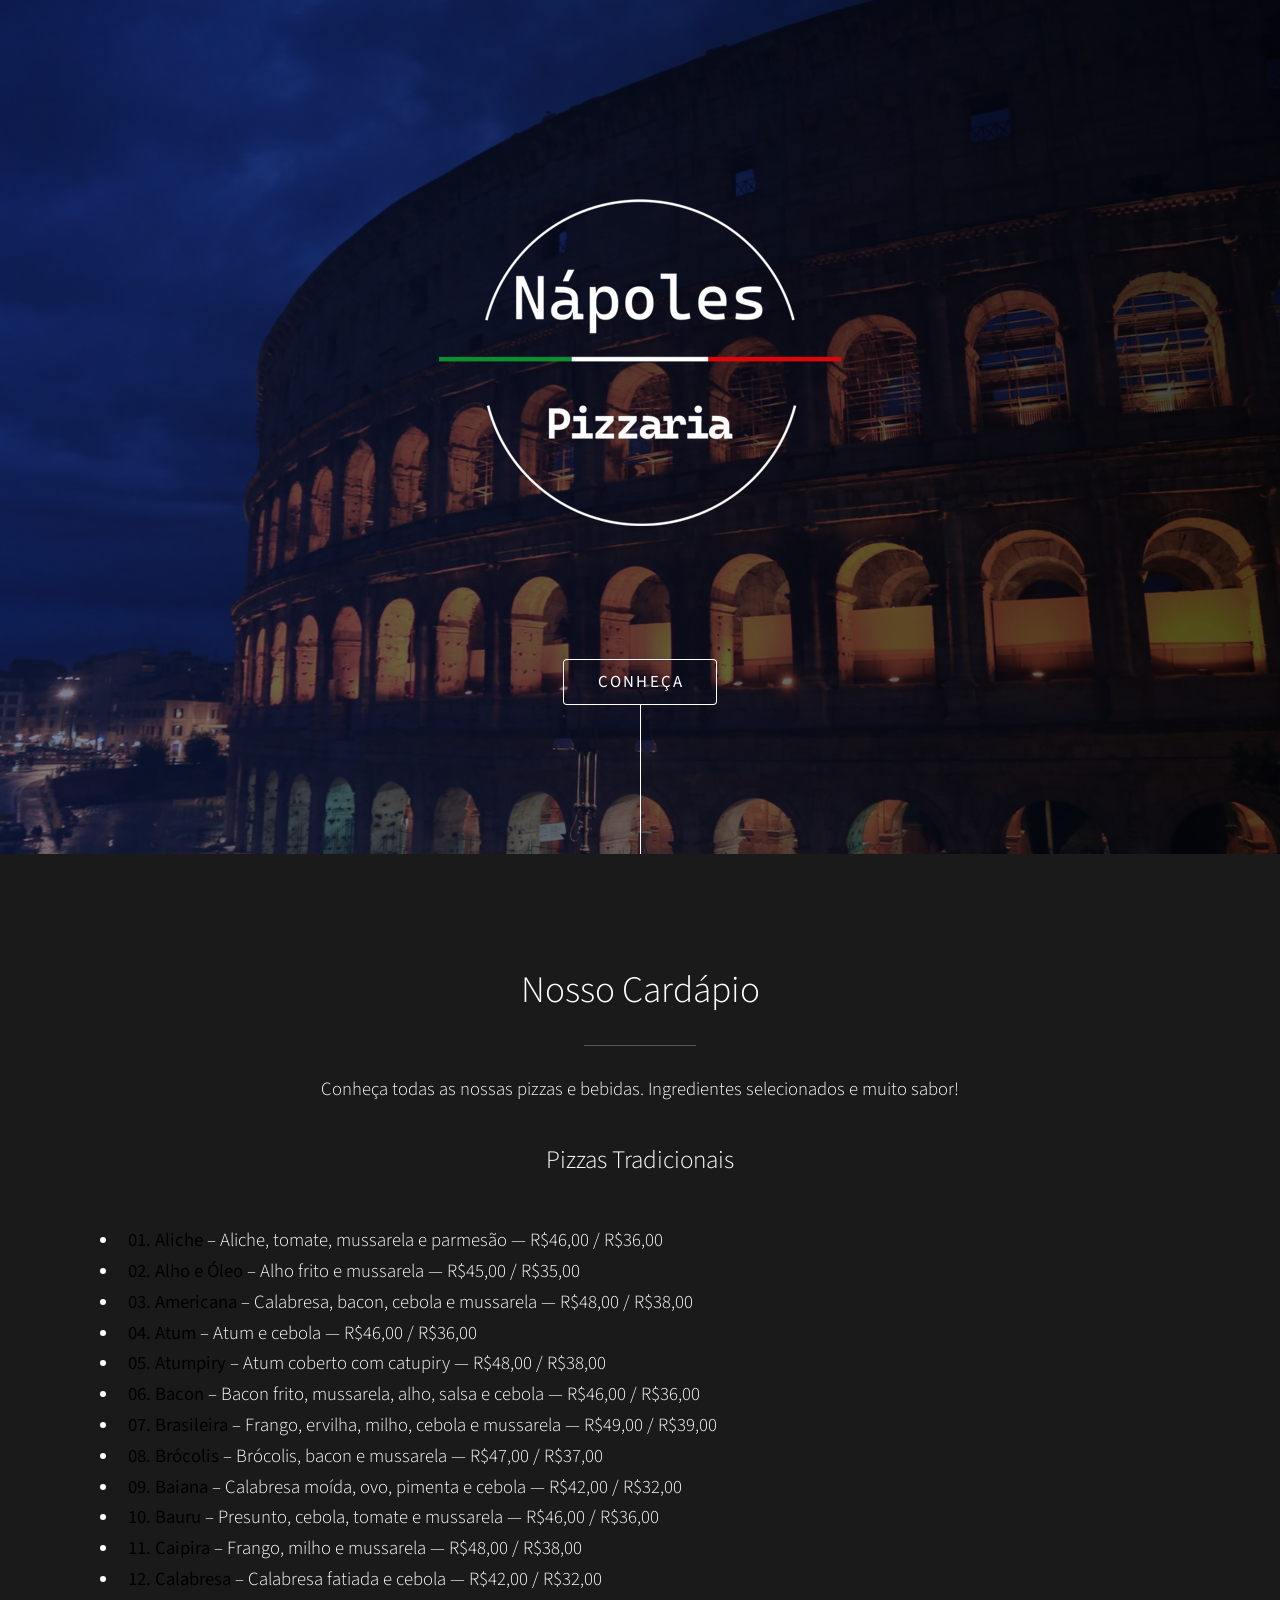
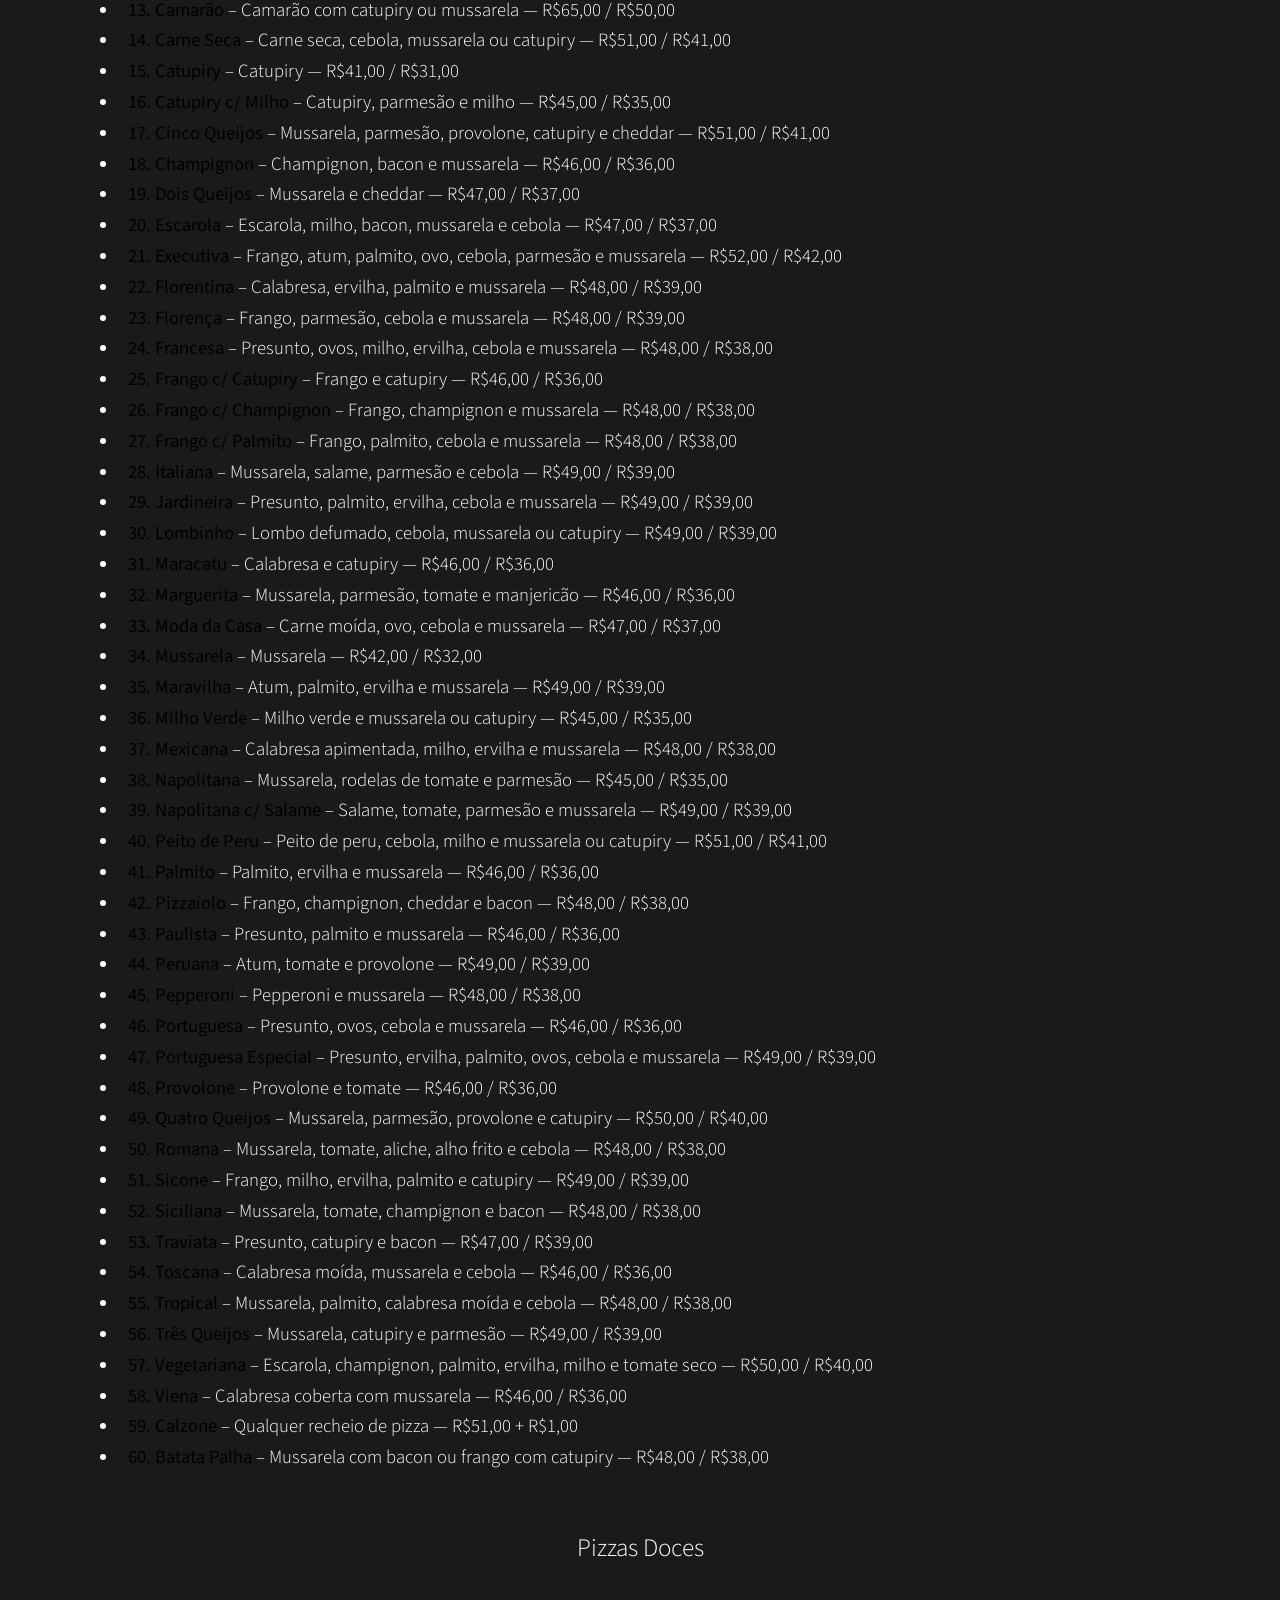
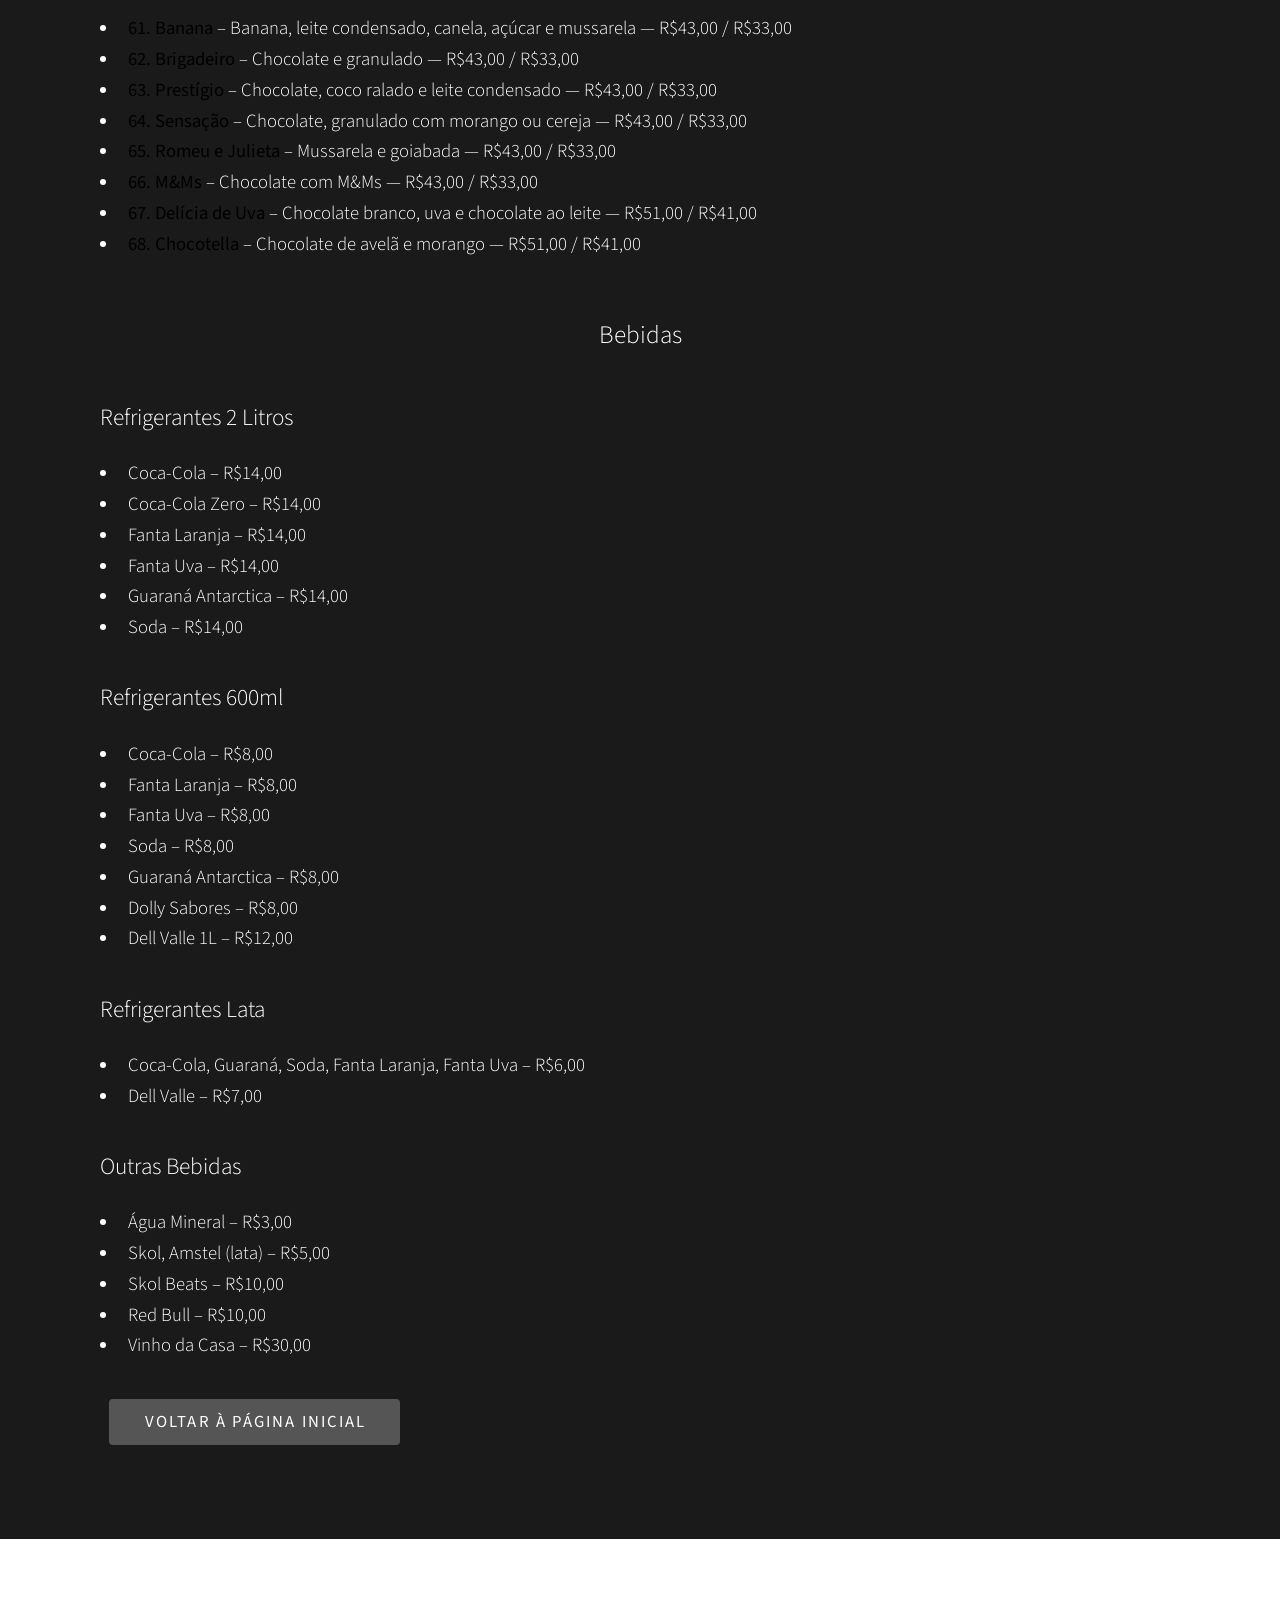
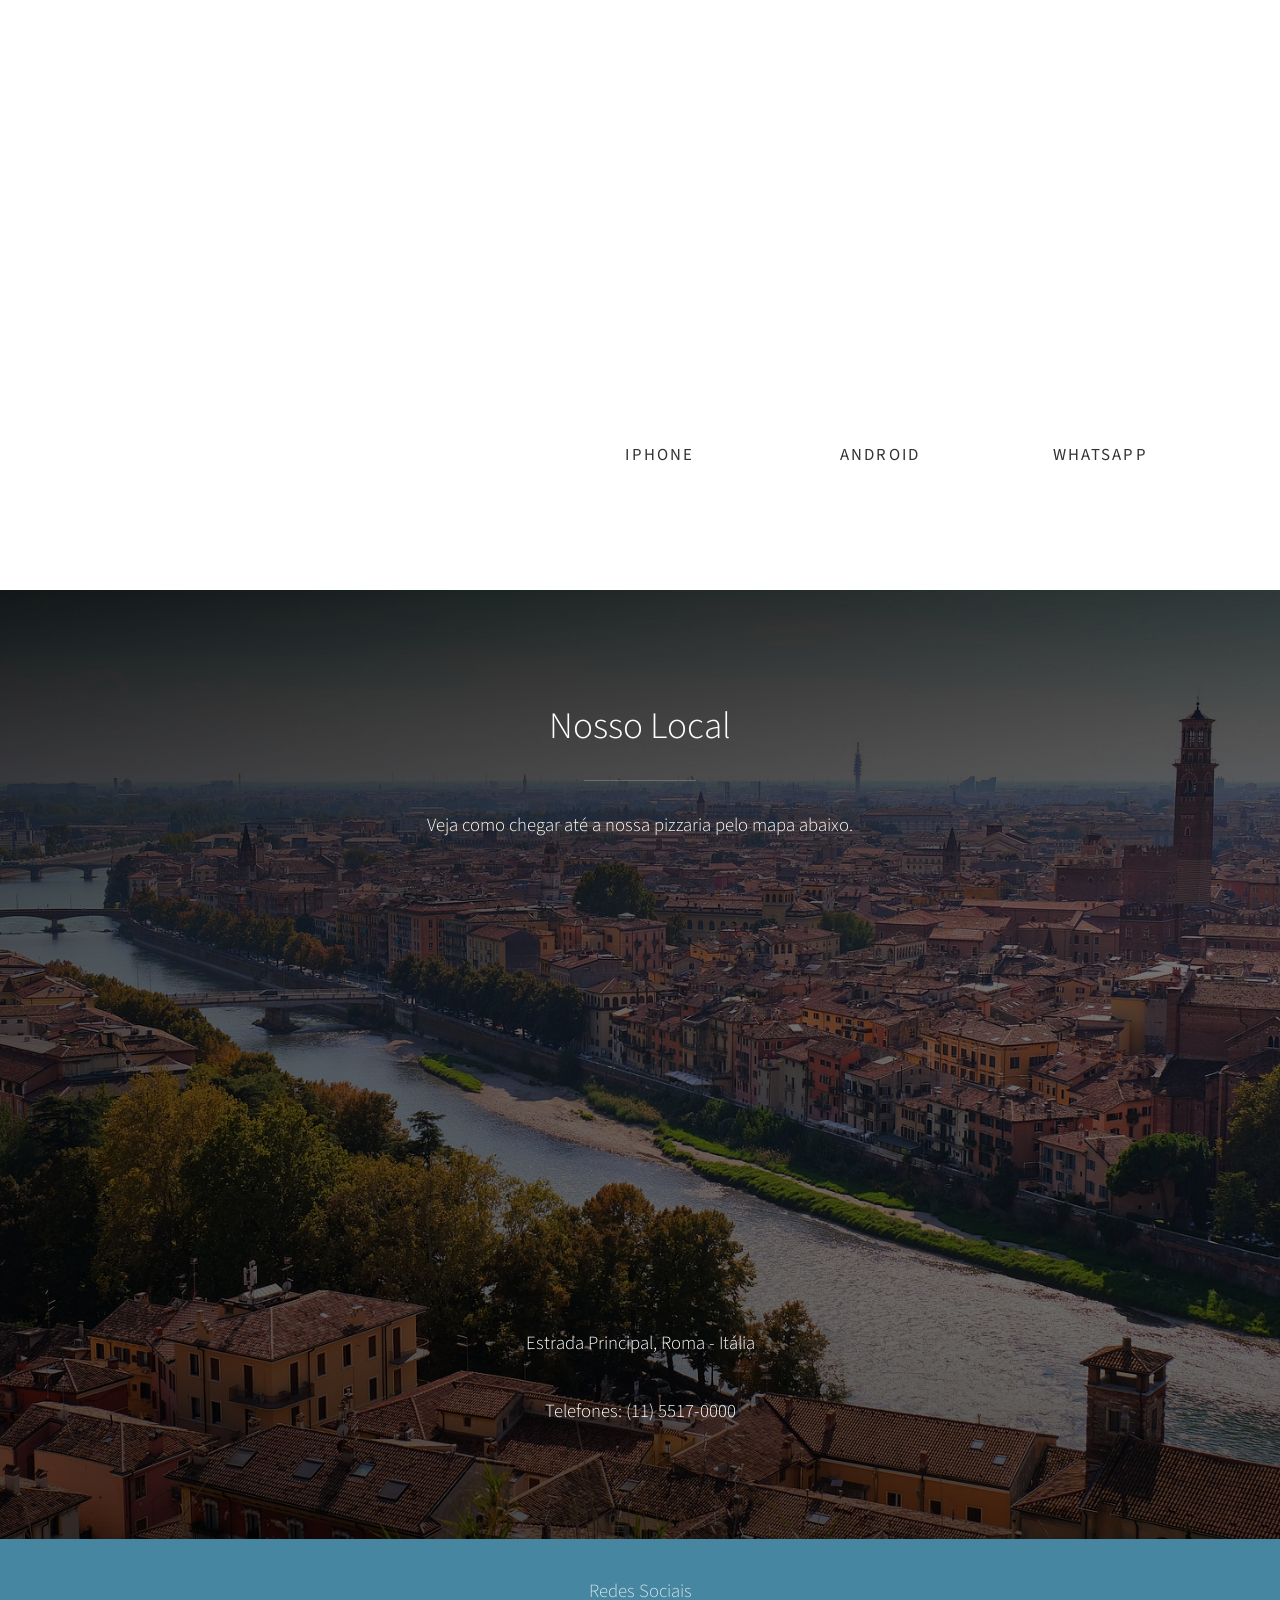
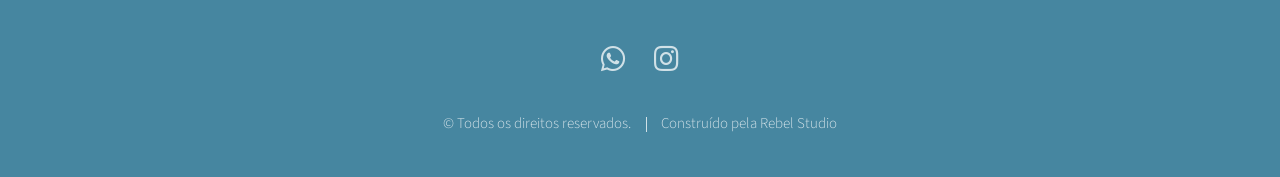
==== Menu.html @ e0da1e90 "update inicial Clone do repositório Pizzaria Napoles" ====
<!DOCTYPE HTML>
<!--
	Rebel Design
-->
<html>
	<head>
		<title>Menu Nápoles</title>
		<meta charset="utf-8" />
		<meta name="viewport" content="width=device-width, initial-scale=1, user-scalable=no" />
		<link rel="stylesheet" href="assets/css/main.css" />
		<noscript><link rel="stylesheet" href="assets/css/noscript.css" /></noscript>
	</head>
	<body class="is-preload">

		<!-- Header -->
			<section id="header">
				<div class="inner">
					

					<h1>
						<a href="index.html"><img src="images/Logo 2025 Pizzaria Nápoles Branco V2.png" alt="Sicone" class="logo"></a>
					</h1>

					

					<ul class="actions special">
						<li><a href="#one" class="button scrolly">Conheça</a></li>
					</ul>
				</div>
			</section>

		<!-- One imagem 1 -->
		 <!--
			<section id="one" class="main style1">
				<div class="container">
					<div class="row gtr-150">
						<div class="col-6 col-12-medium">
							<header class="major">
								<h2> O verdadeiro sabor italiano pertinho de você!</h2>
							</header>
							<p>Tradição que nos une há quase 20 anos!</p>
							<p>Venha conhecer a pizzaria mais tradicional da região!</p>
						</div>
						<div class="col-6 col-12-medium imp-medium">
							<span class="image fit"><img src="assets/css/images/appv6_2.png" alt="" /></span>
						</div>
					</div>
				</div>
			</section>

		-->

		<!-- Three -->
			<!-- Cardápio -->
<section id="three" class="main style9 special">
  <div class="container">
    <header class="major">
      <h2>Nosso Cardápio</h2>
    </header>
    <p>Conheça todas as nossas pizzas e bebidas. Ingredientes selecionados e muito sabor!</p>

    <!-- Pizzas Tradicionais -->
    <h3>Pizzas Tradicionais</h3>
    <div class="cardapio">
      <ul>
        <li><strong>01. Aliche</strong> – Aliche, tomate, mussarela e parmesão — R$46,00 / R$36,00</li>
        <li><strong>02. Alho e Óleo</strong> – Alho frito e mussarela — R$45,00 / R$35,00</li>
        <li><strong>03. Americana</strong> – Calabresa, bacon, cebola e mussarela — R$48,00 / R$38,00</li>
        <li><strong>04. Atum</strong> – Atum e cebola — R$46,00 / R$36,00</li>
        <li><strong>05. Atumpiry</strong> – Atum coberto com catupiry — R$48,00 / R$38,00</li>
        <li><strong>06. Bacon</strong> – Bacon frito, mussarela, alho, salsa e cebola — R$46,00 / R$36,00</li>
        <li><strong>07. Brasileira</strong> – Frango, ervilha, milho, cebola e mussarela — R$49,00 / R$39,00</li>
        <li><strong>08. Brócolis</strong> – Brócolis, bacon e mussarela — R$47,00 / R$37,00</li>
        <li><strong>09. Baiana</strong> – Calabresa moída, ovo, pimenta e cebola — R$42,00 / R$32,00</li>
        <li><strong>10. Bauru</strong> – Presunto, cebola, tomate e mussarela — R$46,00 / R$36,00</li>
        <li><strong>11. Caipira</strong> – Frango, milho e mussarela — R$48,00 / R$38,00</li>
        <li><strong>12. Calabresa</strong> – Calabresa fatiada e cebola — R$42,00 / R$32,00</li>
        <li><strong>13. Camarão</strong> – Camarão com catupiry ou mussarela — R$65,00 / R$50,00</li>
        <li><strong>14. Carne Seca</strong> – Carne seca, cebola, mussarela ou catupiry — R$51,00 / R$41,00</li>
		<li><strong>15. Catupiry</strong> – Catupiry — R$41,00 / R$31,00</li>
		<li><strong>16. Catupiry c/ Milho</strong> – Catupiry, parmesão e milho — R$45,00 / R$35,00</li>
		<li><strong>17. Cinco Queijos</strong> – Mussarela, parmesão, provolone, catupiry e cheddar — R$51,00 / R$41,00</li>
		<li><strong>18. Champignon</strong> – Champignon, bacon e mussarela — R$46,00 / R$36,00</li>
		<li><strong>19. Dois Queijos</strong> – Mussarela e cheddar — R$47,00 / R$37,00</li>
		<li><strong>20. Escarola</strong> – Escarola, milho, bacon, mussarela e cebola — R$47,00 / R$37,00</li>
		<li><strong>21. Executiva</strong> – Frango, atum, palmito, ovo, cebola, parmesão e mussarela — R$52,00 / R$42,00</li>
		<li><strong>22. Florentina</strong> – Calabresa, ervilha, palmito e mussarela — R$48,00 / R$39,00</li>
		<li><strong>23. Florença</strong> – Frango, parmesão, cebola e mussarela — R$48,00 / R$39,00</li>
		<li><strong>24. Francesa</strong> – Presunto, ovos, milho, ervilha, cebola e mussarela — R$48,00 / R$38,00</li>
		<li><strong>25. Frango c/ Catupiry</strong> – Frango e catupiry — R$46,00 / R$36,00</li>
		<li><strong>26. Frango c/ Champignon</strong> – Frango, champignon e mussarela — R$48,00 / R$38,00</li>
		<li><strong>27. Frango c/ Palmito</strong> – Frango, palmito, cebola e mussarela — R$48,00 / R$38,00</li>
		<li><strong>28. Italiana</strong> – Mussarela, salame, parmesão e cebola — R$49,00 / R$39,00</li>
		<li><strong>29. Jardineira</strong> – Presunto, palmito, ervilha, cebola e mussarela — R$49,00 / R$39,00</li>
		<li><strong>30. Lombinho</strong> – Lombo defumado, cebola, mussarela ou catupiry — R$49,00 / R$39,00</li>
		<li><strong>31. Maracatu</strong> – Calabresa e catupiry — R$46,00 / R$36,00</li>
		<li><strong>32. Marguerita</strong> – Mussarela, parmesão, tomate e manjericão — R$46,00 / R$36,00</li>
		<li><strong>33. Moda da Casa</strong> – Carne moída, ovo, cebola e mussarela — R$47,00 / R$37,00</li>
		<li><strong>34. Mussarela</strong> – Mussarela — R$42,00 / R$32,00</li>
		<li><strong>35. Maravilha</strong> – Atum, palmito, ervilha e mussarela — R$49,00 / R$39,00</li>
		<li><strong>36. Milho Verde</strong> – Milho verde e mussarela ou catupiry — R$45,00 / R$35,00</li>
		<li><strong>37. Mexicana</strong> – Calabresa apimentada, milho, ervilha e mussarela — R$48,00 / R$38,00</li>
		<li><strong>38. Napolitana</strong> – Mussarela, rodelas de tomate e parmesão — R$45,00 / R$35,00</li>
		<li><strong>39. Napolitana c/ Salame</strong> – Salame, tomate, parmesão e mussarela — R$49,00 / R$39,00</li>
		<li><strong>40. Peito de Peru</strong> – Peito de peru, cebola, milho e mussarela ou catupiry — R$51,00 / R$41,00</li>
		<li><strong>41. Palmito</strong> – Palmito, ervilha e mussarela — R$46,00 / R$36,00</li>
		<li><strong>42. Pizzaiolo</strong> – Frango, champignon, cheddar e bacon — R$48,00 / R$38,00</li>
		<li><strong>43. Paulista</strong> – Presunto, palmito e mussarela — R$46,00 / R$36,00</li>
		<li><strong>44. Peruana</strong> – Atum, tomate e provolone — R$49,00 / R$39,00</li>
		<li><strong>45. Pepperoni</strong> – Pepperoni e mussarela — R$48,00 / R$38,00</li>
		<li><strong>46. Portuguesa</strong> – Presunto, ovos, cebola e mussarela — R$46,00 / R$36,00</li>
		<li><strong>47. Portuguesa Especial</strong> – Presunto, ervilha, palmito, ovos, cebola e mussarela — R$49,00 / R$39,00</li>
		<li><strong>48. Provolone</strong> – Provolone e tomate — R$46,00 / R$36,00</li>
		<li><strong>49. Quatro Queijos</strong> – Mussarela, parmesão, provolone e catupiry — R$50,00 / R$40,00</li>
		<li><strong>50. Romana</strong> – Mussarela, tomate, aliche, alho frito e cebola — R$48,00 / R$38,00</li>
		<li><strong>51. Sicone</strong> – Frango, milho, ervilha, palmito e catupiry — R$49,00 / R$39,00</li>
		<li><strong>52. Siciliana</strong> – Mussarela, tomate, champignon e bacon — R$48,00 / R$38,00</li>
		<li><strong>53. Traviata</strong> – Presunto, catupiry e bacon — R$47,00 / R$39,00</li>
		<li><strong>54. Toscana</strong> – Calabresa moída, mussarela e cebola — R$46,00 / R$36,00</li>
		<li><strong>55. Tropical</strong> – Mussarela, palmito, calabresa moída e cebola — R$48,00 / R$38,00</li>
		<li><strong>56. Três Queijos</strong> – Mussarela, catupiry e parmesão — R$49,00 / R$39,00</li>
		<li><strong>57. Vegetariana</strong> – Escarola, champignon, palmito, ervilha, milho e tomate seco — R$50,00 / R$40,00</li>
		<li><strong>58. Viena</strong> – Calabresa coberta com mussarela — R$46,00 / R$36,00</li>
		<li><strong>59. Calzone</strong> – Qualquer recheio de pizza — R$51,00 + R$1,00</li>
		<li><strong>60. Batata Palha</strong> – Mussarela com bacon ou frango com catupiry — R$48,00 / R$38,00</li>
      </ul>
    </div>

    <!-- Pizzas Doces -->
    <h3>Pizzas Doces</h3>
    <div class="cardapio">
      <ul>
        <li><strong>61. Banana</strong> – Banana, leite condensado, canela, açúcar e mussarela — R$43,00 / R$33,00</li>
        <li><strong>62. Brigadeiro</strong> – Chocolate e granulado — R$43,00 / R$33,00</li>
        <li><strong>63. Prestígio</strong> – Chocolate, coco ralado e leite condensado — R$43,00 / R$33,00</li>
        <li><strong>64. Sensação</strong> – Chocolate, granulado com morango ou cereja — R$43,00 / R$33,00</li>
        <li><strong>65. Romeu e Julieta</strong> – Mussarela e goiabada — R$43,00 / R$33,00</li>
        <li><strong>66. M&Ms</strong> – Chocolate com M&Ms — R$43,00 / R$33,00</li>
        <li><strong>67. Delícia de Uva</strong> – Chocolate branco, uva e chocolate ao leite — R$51,00 / R$41,00</li>
        <li><strong>68. Chocotella</strong> – Chocolate de avelã e morango — R$51,00 / R$41,00</li>
      </ul>
    </div>

    <!-- Bebidas -->
    <h3>Bebidas</h3>
    <div class="cardapio">
      <h4>Refrigerantes 2 Litros</h4>
      <ul>
        <li>Coca-Cola – R$14,00</li>
        <li>Coca-Cola Zero – R$14,00</li>
        <li>Fanta Laranja – R$14,00</li>
        <li>Fanta Uva – R$14,00</li>
        <li>Guaraná Antarctica – R$14,00</li>
        <li>Soda – R$14,00</li>
      </ul>

      <h4>Refrigerantes 600ml</h4>
      <ul>
        <li>Coca-Cola – R$8,00</li>
        <li>Fanta Laranja – R$8,00</li>
        <li>Fanta Uva – R$8,00</li>
        <li>Soda – R$8,00</li>
        <li>Guaraná Antarctica – R$8,00</li>
        <li>Dolly Sabores – R$8,00</li>
        <li>Dell Valle 1L – R$12,00</li>
      </ul>

      <h4>Refrigerantes Lata</h4>
      <ul>
        <li>Coca-Cola, Guaraná, Soda, Fanta Laranja, Fanta Uva – R$6,00</li>
        <li>Dell Valle – R$7,00</li>
      </ul>

      <h4>Outras Bebidas</h4>
      <ul>
        <li>Água Mineral – R$3,00</li>
        <li>Skol, Amstel (lata) – R$5,00</li>
        <li>Skol Beats – R$10,00</li>
        <li>Red Bull – R$10,00</li>
        <li>Vinho da Casa – R$30,00</li>
      </ul>

	  <ul class="actions2 special">
		<li><a href="index.html" class="button wide primary">Voltar à página inicial</a></li>
	</ul>


    </div>
  </div>
</section>


<!-- Two -->
			<section id="two" class="main style2">
				<div class="container">
					<div class="row gtr-150">
						<div class="col-6 col-12-medium">
							<!--
							<ul class="major-icons">
								<li><span class="icon solid style1 major fa-code"></span></li>
								<li><span class="icon solid style2 major fa-bolt"></span></li>
								<li><span class="icon solid style3 major fa-camera-retro"></span></li>
								<li><span class="icon solid style4 major fa-cog"></span></li>
								<li><span class="icon solid style5 major fa-desktop"></span></li>
								<li><span class="icon solid style6 major fa-calendar"></span></li>
							</ul>-->
						</div>
						<div class="highlightbox">
							<!--Imagem 2-->
							<header class="major">
								<h2>Baixe nosso APP!</h2>
							</header>
							<p>Você pode fazer seu pedido no conforto da sua casa!</p>
							<p>Atendemos em todas as plataformas digitais!</p>
							<p>Baixe o nosso APP para IOS ou Android!</p>
							<p>Também atendemos direto no Whatsapp!</p>
						</div>
							<ul class="actions special">
								<li><a href="https://apps.apple.com/br/app/id6469722399" class="button wide primary">Iphone</a></li>
								<li><a href="https://play.google.com/store/apps/details?id=com.wabiz.delivery.pizzariasicone&hl=pt_BR" class="button wide primary">Android</a></li>
								<li><a href="https://wa.me/551155171293" class="button wide primary">Whatsapp</a></li>

							</ul>
					</div>
				</div>
			</section>




		<!-- Imagem 4 -  -->
		<section id="four" class="main style8 special">
  <div class="container">
    <header class="major">
      <h2>Nosso Local</h2>
    </header>
    <p>Veja como chegar até a nossa pizzaria pelo mapa abaixo.</p>
  </div>

  <!-- Mapa fora da div.container Desktop-->
  <div class="map-desktop">
    <iframe
      src="https://www.google.com/maps/embed?pb=!1m18!1m12!1m3!1d39331.9972296804!2d12.467695378930093!3d41.8974699420328!2m3!1f0!2f0!3f0!3m2!1i1024!2i768!4f13.1!3m3!1m2!1s0x132f6196f9928ebb%3A0xb90f770693656e38!2zUm9tYSwgSXTDoWxpYQ!5e0!3m2!1spt-BR!2sbr!4v1755783580348!5m2!1spt-BR!2sbr"
        height="450" loading="lazy" referrerpolicy="no-referrer-when-downgrade">
	  
    </iframe>
  </div>

  <div class="container">
    <p>Estrada Principal, Roma - Itália</p>
    <p>Telefones: (11) 5517-0000 </p>
  </div>
		</section>



		<!-- Footer -->
			<section id="footer">
				<ul class="icons">
					<p>Redes Sociais</p>
					<li><a href="https://www.instagram.com/_rebel_studio" class="icon brands alt fa-whatsapp"><span class="label">Whatsapp</span></a></li>					
					<li><a href="https://www.instagram.com/_rebel_studio" class="icon brands alt fa-instagram"><span class="label">Instagram</span></a></li>					
				</ul>
				<ul class="copyright">
					<li>&copy; Todos os direitos reservados. </li><li>Construído pela Rebel Studio <a href="https://www.instagram.com/_rebel_studio"></a></li>
				</ul>
			</section>

		<!-- Scripts -->
			<script src="assets/js/jquery.min.js"></script>
			<script src="assets/js/jquery.scrolly.min.js"></script>
			<script src="assets/js/browser.min.js"></script>
			<script src="assets/js/breakpoints.min.js"></script>
			<script src="assets/js/util.js"></script>
			<script src="assets/js/main.js"></script>

	</body>
</html>
---- assets/css/main.css ----
@import url("fontawesome-all.min.css");
@import url("https://fonts.googleapis.com/css?family=Source+Sans+Pro:300,300italic,400,400italic");

/*
	Photon by HTML5 UP
	html5up.net | @ajlkn
	Free for personal and commercial use under the CCA 3.0 license (html5up.net/license)
*/

html, body, div, span, applet, object,
iframe, h1, h2, h3, h4, h5, h6, p, blockquote,
pre, a, abbr, acronym, address, big, cite,
code, del, dfn, em, img, ins, kbd, q, s, samp,
small, strike, strong, sub, sup, tt, var, b,
u, i, center, dl, dt, dd, ol, ul, li, fieldset,
form, label, legend, table, caption, tbody,
tfoot, thead, tr, th, td, article, aside,
canvas, details, embed, figure, figcaption,
footer, header, hgroup, menu, nav, output, ruby,
section, summary, time, mark, audio, video {
	margin: 0;
	padding: 0;
	border: 0;
	font-size: 100%;
	font: inherit;
	vertical-align: baseline;}

article, aside, details, figcaption, figure,
footer, header, hgroup, menu, nav, section {
	display: block;}

body {
	line-height: 1;
}

ol, ul {
	list-style: none;
}

blockquote, q {
	quotes: none;
}

	blockquote:before, blockquote:after, q:before, q:after {
		content: '';
		content: none;
	}

table {
	border-collapse: collapse;
	border-spacing: 0;
}

body {
	-webkit-text-size-adjust: none;
}

mark {
	background-color: transparent;
	color: inherit;
}

input::-moz-focus-inner {
	border: 0;
	padding: 0;
}

input, select, textarea {
	-moz-appearance: none;
	-webkit-appearance: none;
	-ms-appearance: none;
	appearance: none;
}

/* Basic */

	html {
		box-sizing: border-box;
	}

	*, *:before, *:after {
		box-sizing: inherit;
	}

	body {
		background: #fff;
	}

		body.is-preload *, body.is-preload *:before, body.is-preload *:after {
			-moz-animation: none !important;
			-webkit-animation: none !important;
			-ms-animation: none !important;
			animation: none !important;
			-moz-transition: none !important;
			-webkit-transition: none !important;
			-ms-transition: none !important;
			transition: none !important;
		}

	body, input, select, textarea {
		color: #ffffff;
		font-family: "Source Sans Pro", Helvetica, sans-serif;
		font-size: 16pt;
		font-weight: 300;
		line-height: 1.65em;
	}

	a {
		-moz-transition: color 0.2s ease-in-out, border-color 0.2s ease-in-out;
		-webkit-transition: color 0.2s ease-in-out, border-color 0.2s ease-in-out;
		-ms-transition: color 0.2s ease-in-out, border-color 0.2s ease-in-out;
		transition: color 0.2s ease-in-out, border-color 0.2s ease-in-out;
		border-bottom: dotted 1px #666;
		color: inherit;
		text-decoration: none;
	}

		a:hover {
			border-bottom-color: transparent !important;
			color: #6bd4c8;
		}

	strong, b {
		color: #555;
		font-weight: 400;
	}

	em, i {
		font-style: italic;
	}

	p {
		margin: 0 0 2em 0;
	}

	h1, h2, h3, h4, h5, h6 {
		color: #ffffff;
		line-height: 1em;
		margin: 0 0 1em 0;
	}

		h1 a, h2 a, h3 a, h4 a, h5 a, h6 a {
			color: inherit;
			text-decoration: none;
		}

	h1 {
		font-size: 2.25em;
		line-height: 1.35em;
	}

	h2 {
		font-size: 2em;
		line-height: 1.35em;
	}

	h3 {
		font-size: 1.35em;
		line-height: 1.5em;
	}

	h4 {
		font-size: 1.25em;
		line-height: 1.5em;
	}

	h5 {
		font-size: 0.9em;
		line-height: 1.5em;
	}

	h6 {
		font-size: 0.7em;
		line-height: 1.5em;
	}

	sub {
		font-size: 0.8em;
		position: relative;
		top: 0.5em;
	}

	sup {
		font-size: 0.8em;
		position: relative;
		top: -0.5em;
	}

	hr {
		border: 0;
		border-bottom: solid 1px rgba(144, 144, 144, 0.5);
		margin: 2em 0;
	}

		hr.major {
			margin: 3em 0;
		}

	blockquote {
		border-left: solid 4px rgba(144, 144, 144, 0.5);
		font-style: italic;
		margin: 0 0 2em 0;
		padding: 0.5em 0 0.5em 2em;
	}

	code {
		background: rgba(144, 144, 144, 0.075);
		border-radius: 4px;
		border: solid 1px rgba(144, 144, 144, 0.5);
		font-family: "Courier New", monospace;
		font-size: 0.9em;
		margin: 0 0.25em;
		padding: 0.25em 0.65em;
	}

	pre {
		-webkit-overflow-scrolling: touch;
		font-family: "Courier New", monospace;
		font-size: 0.9em;
		margin: 0 0 2em 0;
	}

		pre code {
			display: block;
			line-height: 1.75em;
			padding: 1em 1.5em;
			overflow-x: auto;
		}

	.align-left {
		text-align: left;
	}

	.align-center {
		text-align: center;
	}

	.align-right {
		text-align: right;
	}

/* Container */

	.container {
		margin: 0 auto;
		max-width: calc(100% - 4em);
		width: 60em;
	}

		.container.xsmall {
			width: 15em;
		}

		.container.small {
			width: 30em;
		}

		.container.medium {
			width: 45em;
		}

		.container.large {
			width: 75em;
		}

		.container.xlarge {
			width: 90em;
		}

		.container.max {
			width: 100%;
		}

			/* Imagem 2 */
			/*
		.highlightbox {
    background: rgba(41, 41, 41, 0.6);
    border-radius: 16px;
    padding: 3em 3em 3em 3em;
    box-shadow: 0 4px 24px rgba(0,0,0,0.15);
    color: #fff;
    margin: 0 auto;
    max-width: 700px;
    text-align: center;
}
*/
		.highlightbox {
    text-align: center;
}

		@media screen and (max-width: 980px) {

			.container {
				max-width: 100% !important;
				width: 100% !important;
			}

		}

		@media screen and (max-width: 480px) {

			.container {
				max-width: calc(100% - 3em);
			}

		}

/* Row */

	.row {
		display: flex;
		flex-wrap: wrap;
		box-sizing: border-box;
		align-items: stretch;
	}

		.row > * {
			box-sizing: border-box;
		}

		.row.gtr-uniform > * > :last-child {
			margin-bottom: 0;
		}

		.row.aln-left {
			justify-content: flex-start;
		}

		.row.aln-center {
			justify-content: center;
		}

		.row.aln-right {
			justify-content: flex-end;
		}

		.row.aln-top {
			align-items: flex-start;
		}

		.row.aln-middle {
			align-items: center;
		}

		.row.aln-bottom {
			align-items: flex-end;
		}

		.row > .imp {
			order: -1;
		}

		.row > .col-1 {
			width: 8.33333%;
		}

		.row > .off-1 {
			margin-left: 8.33333%;
		}

		.row > .col-2 {
			width: 16.66667%;
		}

		.row > .off-2 {
			margin-left: 16.66667%;
		}

		.row > .col-3 {
			width: 25%;
		}

		.row > .off-3 {
			margin-left: 25%;
		}

		.row > .col-4 {
			width: 33.33333%;
		}

		.row > .off-4 {
			margin-left: 33.33333%;
		}

		.row > .col-5 {
			width: 41.66667%;
		}

		.row > .off-5 {
			margin-left: 41.66667%;
		}

		.row > .col-6 {
			width: 50%;
		}

		.row > .off-6 {
			margin-left: 50%;
		}

		.row > .col-7 {
			width: 58.33333%;
		}

		.row > .off-7 {
			margin-left: 58.33333%;
		}

		.row > .col-8 {
			width: 66.66667%;
		}

		.row > .off-8 {
			margin-left: 66.66667%;
		}

		.row > .col-9 {
			width: 75%;
		}

		.row > .off-9 {
			margin-left: 75%;
		}

		.row > .col-10 {
			width: 83.33333%;
		}

		.row > .off-10 {
			margin-left: 83.33333%;
		}

		.row > .col-11 {
			width: 91.66667%;
		}

		.row > .off-11 {
			margin-left: 91.66667%;
		}

		.row > .col-12 {
			width: 100%;
		}

		.row > .off-12 {
			margin-left: 100%;
		}

		.row.gtr-0 {
			margin-top: 0;
			margin-left: 0em;
		}

			.row.gtr-0 > * {
				padding: 0 0 0 0em;
			}

			.row.gtr-0.gtr-uniform {
				margin-top: 0em;
			}

				.row.gtr-0.gtr-uniform > * {
					padding-top: 0em;
				}

		.row.gtr-25 {
			margin-top: 0;
			margin-left: -0.5em;
		}

			.row.gtr-25 > * {
				padding: 0 0 0 0.5em;
			}

			.row.gtr-25.gtr-uniform {
				margin-top: -0.5em;
			}

				.row.gtr-25.gtr-uniform > * {
					padding-top: 0.5em;
				}

		.row.gtr-50 {
			margin-top: 0;
			margin-left: -1em;
		}

			.row.gtr-50 > * {
				padding: 0 0 0 1em;
			}

			.row.gtr-50.gtr-uniform {
				margin-top: -1em;
			}

				.row.gtr-50.gtr-uniform > * {
					padding-top: 1em;
				}

		.row {
			margin-top: 0;
			margin-left: -2em;
		}

			.row > * {
				padding: 0 0 0 2em;
			}

			.row.gtr-uniform {
				margin-top: -2em;
			}

				.row.gtr-uniform > * {
					padding-top: 2em;
				}

		.row.gtr-150 {
			margin-top: 0;
			margin-left: -3em;
		}

			.row.gtr-150 > * {
				padding: 0 0 0 3em;
			}

			.row.gtr-150.gtr-uniform {
				margin-top: -3em;
			}

				.row.gtr-150.gtr-uniform > * {
					padding-top: 3em;
				}

		.row.gtr-200 {
			margin-top: 0;
			margin-left: -4em;
		}

			.row.gtr-200 > * {
				padding: 0 0 0 4em;
			}

			.row.gtr-200.gtr-uniform {
				margin-top: -4em;
			}

				.row.gtr-200.gtr-uniform > * {
					padding-top: 4em;
				}

		@media screen and (max-width: 1680px) {

			.row {
				display: flex;
				flex-wrap: wrap;
				box-sizing: border-box;
				align-items: stretch;
			}

				.row > * {
					box-sizing: border-box;
				}

				.row.gtr-uniform > * > :last-child {
					margin-bottom: 0;
				}

				.row.aln-left {
					justify-content: flex-start;
				}

				.row.aln-center {
					justify-content: center;
				}

				.row.aln-right {
					justify-content: flex-end;
				}

				.row.aln-top {
					align-items: flex-start;
				}

				.row.aln-middle {
					align-items: center;
				}

				.row.aln-bottom {
					align-items: flex-end;
				}

				.row > .imp-xlarge {
					order: -1;
				}

				.row > .col-1-xlarge {
					width: 8.33333%;
				}

				.row > .off-1-xlarge {
					margin-left: 8.33333%;
				}

				.row > .col-2-xlarge {
					width: 16.66667%;
				}

				.row > .off-2-xlarge {
					margin-left: 16.66667%;
				}

				.row > .col-3-xlarge {
					width: 25%;
				}

				.row > .off-3-xlarge {
					margin-left: 25%;
				}

				.row > .col-4-xlarge {
					width: 33.33333%;
				}

				.row > .off-4-xlarge {
					margin-left: 33.33333%;
				}

				.row > .col-5-xlarge {
					width: 41.66667%;
				}

				.row > .off-5-xlarge {
					margin-left: 41.66667%;
				}

				.row > .col-6-xlarge {
					width: 50%;
				}

				.row > .off-6-xlarge {
					margin-left: 50%;
				}

				.row > .col-7-xlarge {
					width: 58.33333%;
				}

				.row > .off-7-xlarge {
					margin-left: 58.33333%;
				}

				.row > .col-8-xlarge {
					width: 66.66667%;
				}

				.row > .off-8-xlarge {
					margin-left: 66.66667%;
				}

				.row > .col-9-xlarge {
					width: 75%;
				}

				.row > .off-9-xlarge {
					margin-left: 75%;
				}

				.row > .col-10-xlarge {
					width: 83.33333%;
				}

				.row > .off-10-xlarge {
					margin-left: 83.33333%;
				}

				.row > .col-11-xlarge {
					width: 91.66667%;
				}

				.row > .off-11-xlarge {
					margin-left: 91.66667%;
				}

				.row > .col-12-xlarge {
					width: 100%;
				}

				.row > .off-12-xlarge {
					margin-left: 100%;
				}

				.row.gtr-0 {
					margin-top: 0;
					margin-left: 0em;
				}

					.row.gtr-0 > * {
						padding: 0 0 0 0em;
					}

					.row.gtr-0.gtr-uniform {
						margin-top: 0em;
					}

						.row.gtr-0.gtr-uniform > * {
							padding-top: 0em;
						}

				.row.gtr-25 {
					margin-top: 0;
					margin-left: -0.5em;
				}

					.row.gtr-25 > * {
						padding: 0 0 0 0.5em;
					}

					.row.gtr-25.gtr-uniform {
						margin-top: -0.5em;
					}

						.row.gtr-25.gtr-uniform > * {
							padding-top: 0.5em;
						}

				.row.gtr-50 {
					margin-top: 0;
					margin-left: -1em;
				}

					.row.gtr-50 > * {
						padding: 0 0 0 1em;
					}

					.row.gtr-50.gtr-uniform {
						margin-top: -1em;
					}

						.row.gtr-50.gtr-uniform > * {
							padding-top: 1em;
						}

				.row {
					margin-top: 0;
					margin-left: -2em;
				}

					.row > * {
						padding: 0 0 0 2em;
					}

					.row.gtr-uniform {
						margin-top: -2em;
					}

						.row.gtr-uniform > * {
							padding-top: 2em;
						}

				.row.gtr-150 {
					margin-top: 0;
					margin-left: -3em;
				}

					.row.gtr-150 > * {
						padding: 0 0 0 3em;
					}

					.row.gtr-150.gtr-uniform {
						margin-top: -3em;
					}

						.row.gtr-150.gtr-uniform > * {
							padding-top: 3em;
						}

				.row.gtr-200 {
					margin-top: 0;
					margin-left: -4em;
				}

					.row.gtr-200 > * {
						padding: 0 0 0 4em;
					}

					.row.gtr-200.gtr-uniform {
						margin-top: -4em;
					}

						.row.gtr-200.gtr-uniform > * {
							padding-top: 4em;
						}

		}

		@media screen and (max-width: 1140px) {

			.row {
				display: flex;
				flex-wrap: wrap;
				box-sizing: border-box;
				align-items: stretch;
			}

				.row > * {
					box-sizing: border-box;
				}

				.row.gtr-uniform > * > :last-child {
					margin-bottom: 0;
				}

				.row.aln-left {
					justify-content: flex-start;
				}

				.row.aln-center {
					justify-content: center;
				}

				.row.aln-right {
					justify-content: flex-end;
				}

				.row.aln-top {
					align-items: flex-start;
				}

				.row.aln-middle {
					align-items: center;
				}

				.row.aln-bottom {
					align-items: flex-end;
				}

				.row > .imp-large {
					order: -1;
				}

				.row > .col-1-large {
					width: 8.33333%;
				}

				.row > .off-1-large {
					margin-left: 8.33333%;
				}

				.row > .col-2-large {
					width: 16.66667%;
				}

				.row > .off-2-large {
					margin-left: 16.66667%;
				}

				.row > .col-3-large {
					width: 25%;
				}

				.row > .off-3-large {
					margin-left: 25%;
				}

				.row > .col-4-large {
					width: 33.33333%;
				}

				.row > .off-4-large {
					margin-left: 33.33333%;
				}

				.row > .col-5-large {
					width: 41.66667%;
				}

				.row > .off-5-large {
					margin-left: 41.66667%;
				}

				.row > .col-6-large {
					width: 50%;
				}

				.row > .off-6-large {
					margin-left: 50%;
				}

				.row > .col-7-large {
					width: 58.33333%;
				}

				.row > .off-7-large {
					margin-left: 58.33333%;
				}

				.row > .col-8-large {
					width: 66.66667%;
				}

				.row > .off-8-large {
					margin-left: 66.66667%;
				}

				.row > .col-9-large {
					width: 75%;
				}

				.row > .off-9-large {
					margin-left: 75%;
				}

				.row > .col-10-large {
					width: 83.33333%;
				}

				.row > .off-10-large {
					margin-left: 83.33333%;
				}

				.row > .col-11-large {
					width: 91.66667%;
				}

				.row > .off-11-large {
					margin-left: 91.66667%;
				}

				.row > .col-12-large {
					width: 100%;
				}

				.row > .off-12-large {
					margin-left: 100%;
				}

				.row.gtr-0 {
					margin-top: 0;
					margin-left: 0em;
				}

					.row.gtr-0 > * {
						padding: 0 0 0 0em;
					}

					.row.gtr-0.gtr-uniform {
						margin-top: 0em;
					}

						.row.gtr-0.gtr-uniform > * {
							padding-top: 0em;
						}

				.row.gtr-25 {
					margin-top: 0;
					margin-left: -0.5em;
				}

					.row.gtr-25 > * {
						padding: 0 0 0 0.5em;
					}

					.row.gtr-25.gtr-uniform {
						margin-top: -0.5em;
					}

						.row.gtr-25.gtr-uniform > * {
							padding-top: 0.5em;
						}

				.row.gtr-50 {
					margin-top: 0;
					margin-left: -1em;
				}

					.row.gtr-50 > * {
						padding: 0 0 0 1em;
					}

					.row.gtr-50.gtr-uniform {
						margin-top: -1em;
					}

						.row.gtr-50.gtr-uniform > * {
							padding-top: 1em;
						}

				.row {
					margin-top: 0;
					margin-left: -2em;
				}

					.row > * {
						padding: 0 0 0 2em;
					}

					.row.gtr-uniform {
						margin-top: -2em;
					}

						.row.gtr-uniform > * {
							padding-top: 2em;
						}

				.row.gtr-150 {
					margin-top: 0;
					margin-left: -3em;
				}

					.row.gtr-150 > * {
						padding: 0 0 0 3em;
					}

					.row.gtr-150.gtr-uniform {
						margin-top: -3em;
					}

						.row.gtr-150.gtr-uniform > * {
							padding-top: 3em;
						}

				.row.gtr-200 {
					margin-top: 0;
					margin-left: -4em;
				}

					.row.gtr-200 > * {
						padding: 0 0 0 4em;
					}

					.row.gtr-200.gtr-uniform {
						margin-top: -4em;
					}

						.row.gtr-200.gtr-uniform > * {
							padding-top: 4em;
						}

		}

		@media screen and (max-width: 980px) {

			.row {
				display: flex;
				flex-wrap: wrap;
				box-sizing: border-box;
				align-items: stretch;
			}

				.row > * {
					box-sizing: border-box;
				}

				.row.gtr-uniform > * > :last-child {
					margin-bottom: 0;
				}

				.row.aln-left {
					justify-content: flex-start;
				}

				.row.aln-center {
					justify-content: center;
				}

				.row.aln-right {
					justify-content: flex-end;
				}

				.row.aln-top {
					align-items: flex-start;
				}

				.row.aln-middle {
					align-items: center;
				}

				.row.aln-bottom {
					align-items: flex-end;
				}

				.row > .imp-medium {
					order: -1;
				}

				.row > .col-1-medium {
					width: 8.33333%;
				}

				.row > .off-1-medium {
					margin-left: 8.33333%;
				}

				.row > .col-2-medium {
					width: 16.66667%;
				}

				.row > .off-2-medium {
					margin-left: 16.66667%;
				}

				.row > .col-3-medium {
					width: 25%;
				}

				.row > .off-3-medium {
					margin-left: 25%;
				}

				.row > .col-4-medium {
					width: 33.33333%;
				}

				.row > .off-4-medium {
					margin-left: 33.33333%;
				}

				.row > .col-5-medium {
					width: 41.66667%;
				}

				.row > .off-5-medium {
					margin-left: 41.66667%;
				}

				.row > .col-6-medium {
					width: 50%;
				}

				.row > .off-6-medium {
					margin-left: 50%;
				}

				.row > .col-7-medium {
					width: 58.33333%;
				}

				.row > .off-7-medium {
					margin-left: 58.33333%;
				}

				.row > .col-8-medium {
					width: 66.66667%;
				}

				.row > .off-8-medium {
					margin-left: 66.66667%;
				}

				.row > .col-9-medium {
					width: 75%;
				}

				.row > .off-9-medium {
					margin-left: 75%;
				}

				.row > .col-10-medium {
					width: 83.33333%;
				}

				.row > .off-10-medium {
					margin-left: 83.33333%;
				}

				.row > .col-11-medium {
					width: 91.66667%;
				}

				.row > .off-11-medium {
					margin-left: 91.66667%;
				}

				.row > .col-12-medium {
					width: 100%;
				}

				.row > .off-12-medium {
					margin-left: 100%;
				}

				.row.gtr-0 {
					margin-top: 0;
					margin-left: 0em;
				}

					.row.gtr-0 > * {
						padding: 0 0 0 0em;
					}

					.row.gtr-0.gtr-uniform {
						margin-top: 0em;
					}

						.row.gtr-0.gtr-uniform > * {
							padding-top: 0em;
						}

				.row.gtr-25 {
					margin-top: 0;
					margin-left: -0.5em;
				}

					.row.gtr-25 > * {
						padding: 0 0 0 0.5em;
					}

					.row.gtr-25.gtr-uniform {
						margin-top: -0.5em;
					}

						.row.gtr-25.gtr-uniform > * {
							padding-top: 0.5em;
						}

				.row.gtr-50 {
					margin-top: 0;
					margin-left: -1em;
				}

					.row.gtr-50 > * {
						padding: 0 0 0 1em;
					}

					.row.gtr-50.gtr-uniform {
						margin-top: -1em;
					}

						.row.gtr-50.gtr-uniform > * {
							padding-top: 1em;
						}

				.row {
					margin-top: 0;
					margin-left: -2em;
				}

					.row > * {
						padding: 0 0 0 2em;
					}

					.row.gtr-uniform {
						margin-top: -2em;
					}

						.row.gtr-uniform > * {
							padding-top: 2em;
						}

				.row.gtr-150 {
					margin-top: 0;
					margin-left: -3em;
				}

					.row.gtr-150 > * {
						padding: 0 0 0 3em;
					}

					.row.gtr-150.gtr-uniform {
						margin-top: -3em;
					}

						.row.gtr-150.gtr-uniform > * {
							padding-top: 3em;
						}

				.row.gtr-200 {
					margin-top: 0;
					margin-left: -4em;
				}

					.row.gtr-200 > * {
						padding: 0 0 0 4em;
					}

					.row.gtr-200.gtr-uniform {
						margin-top: -4em;
					}

						.row.gtr-200.gtr-uniform > * {
							padding-top: 4em;
						}

		}

		@media screen and (max-width: 736px) {

			.row {
				display: flex;
				flex-wrap: wrap;
				box-sizing: border-box;
				align-items: stretch;
			}

				.row > * {
					box-sizing: border-box;
				}

				.row.gtr-uniform > * > :last-child {
					margin-bottom: 0;
				}

				.row.aln-left {
					justify-content: flex-start;
				}

				.row.aln-center {
					justify-content: center;
				}

				.row.aln-right {
					justify-content: flex-end;
				}

				.row.aln-top {
					align-items: flex-start;
				}

				.row.aln-middle {
					align-items: center;
				}

				.row.aln-bottom {
					align-items: flex-end;
				}

				.row > .imp-small {
					order: -1;
				}

				.row > .col-1-small {
					width: 8.33333%;
				}

				.row > .off-1-small {
					margin-left: 8.33333%;
				}

				.row > .col-2-small {
					width: 16.66667%;
				}

				.row > .off-2-small {
					margin-left: 16.66667%;
				}

				.row > .col-3-small {
					width: 25%;
				}

				.row > .off-3-small {
					margin-left: 25%;
				}

				.row > .col-4-small {
					width: 33.33333%;
				}

				.row > .off-4-small {
					margin-left: 33.33333%;
				}

				.row > .col-5-small {
					width: 41.66667%;
				}

				.row > .off-5-small {
					margin-left: 41.66667%;
				}

				.row > .col-6-small {
					width: 50%;
				}

				.row > .off-6-small {
					margin-left: 50%;
				}

				.row > .col-7-small {
					width: 58.33333%;
				}

				.row > .off-7-small {
					margin-left: 58.33333%;
				}

				.row > .col-8-small {
					width: 66.66667%;
				}

				.row > .off-8-small {
					margin-left: 66.66667%;
				}

				.row > .col-9-small {
					width: 75%;
				}

				.row > .off-9-small {
					margin-left: 75%;
				}

				.row > .col-10-small {
					width: 83.33333%;
				}

				.row > .off-10-small {
					margin-left: 83.33333%;
				}

				.row > .col-11-small {
					width: 91.66667%;
				}

				.row > .off-11-small {
					margin-left: 91.66667%;
				}

				.row > .col-12-small {
					width: 100%;
				}

				.row > .off-12-small {
					margin-left: 100%;
				}

				.row.gtr-0 {
					margin-top: 0;
					margin-left: 0em;
				}

					.row.gtr-0 > * {
						padding: 0 0 0 0em;
					}

					.row.gtr-0.gtr-uniform {
						margin-top: 0em;
					}

						.row.gtr-0.gtr-uniform > * {
							padding-top: 0em;
						}

				.row.gtr-25 {
					margin-top: 0;
					margin-left: -0.5em;
				}

					.row.gtr-25 > * {
						padding: 0 0 0 0.5em;
					}

					.row.gtr-25.gtr-uniform {
						margin-top: -0.5em;
					}

						.row.gtr-25.gtr-uniform > * {
							padding-top: 0.5em;
						}

				.row.gtr-50 {
					margin-top: 0;
					margin-left: -1em;
				}

					.row.gtr-50 > * {
						padding: 0 0 0 1em;
					}

					.row.gtr-50.gtr-uniform {
						margin-top: -1em;
					}

						.row.gtr-50.gtr-uniform > * {
							padding-top: 1em;
						}

				.row {
					margin-top: 0;
					margin-left: -2em;
				}

					.row > * {
						padding: 0 0 0 2em;
					}

					.row.gtr-uniform {
						margin-top: -2em;
					}

						.row.gtr-uniform > * {
							padding-top: 2em;
						}

				.row.gtr-150 {
					margin-top: 0;
					margin-left: -3em;
				}

					.row.gtr-150 > * {
						padding: 0 0 0 3em;
					}

					.row.gtr-150.gtr-uniform {
						margin-top: -3em;
					}

						.row.gtr-150.gtr-uniform > * {
							padding-top: 3em;
						}

				.row.gtr-200 {
					margin-top: 0;
					margin-left: -4em;
				}

					.row.gtr-200 > * {
						padding: 0 0 0 4em;
					}

					.row.gtr-200.gtr-uniform {
						margin-top: -4em;
					}

						.row.gtr-200.gtr-uniform > * {
							padding-top: 4em;
						}

		}

		@media screen and (max-width: 480px) {

			.row {
				display: flex;
				flex-wrap: wrap;
				box-sizing: border-box;
				align-items: stretch;
			}

				.row > * {
					box-sizing: border-box;
				}

				.row.gtr-uniform > * > :last-child {
					margin-bottom: 0;
				}

				.row.aln-left {
					justify-content: flex-start;
				}

				.row.aln-center {
					justify-content: center;
				}

				.row.aln-right {
					justify-content: flex-end;
				}

				.row.aln-top {
					align-items: flex-start;
				}

				.row.aln-middle {
					align-items: center;
				}

				.row.aln-bottom {
					align-items: flex-end;
				}

				.row > .imp-xsmall {
					order: -1;
				}

				.row > .col-1-xsmall {
					width: 8.33333%;
				}

				.row > .off-1-xsmall {
					margin-left: 8.33333%;
				}

				.row > .col-2-xsmall {
					width: 16.66667%;
				}

				.row > .off-2-xsmall {
					margin-left: 16.66667%;
				}

				.row > .col-3-xsmall {
					width: 25%;
				}

				.row > .off-3-xsmall {
					margin-left: 25%;
				}

				.row > .col-4-xsmall {
					width: 33.33333%;
				}

				.row > .off-4-xsmall {
					margin-left: 33.33333%;
				}

				.row > .col-5-xsmall {
					width: 41.66667%;
				}

				.row > .off-5-xsmall {
					margin-left: 41.66667%;
				}

				.row > .col-6-xsmall {
					width: 50%;
				}

				.row > .off-6-xsmall {
					margin-left: 50%;
				}

				.row > .col-7-xsmall {
					width: 58.33333%;
				}

				.row > .off-7-xsmall {
					margin-left: 58.33333%;
				}

				.row > .col-8-xsmall {
					width: 66.66667%;
				}

				.row > .off-8-xsmall {
					margin-left: 66.66667%;
				}

				.row > .col-9-xsmall {
					width: 75%;
				}

				.row > .off-9-xsmall {
					margin-left: 75%;
				}

				.row > .col-10-xsmall {
					width: 83.33333%;
				}

				.row > .off-10-xsmall {
					margin-left: 83.33333%;
				}

				.row > .col-11-xsmall {
					width: 91.66667%;
				}

				.row > .off-11-xsmall {
					margin-left: 91.66667%;
				}

				.row > .col-12-xsmall {
					width: 100%;
				}

				.row > .off-12-xsmall {
					margin-left: 100%;
				}

				.row.gtr-0 {
					margin-top: 0;
					margin-left: 0em;
				}

					.row.gtr-0 > * {
						padding: 0 0 0 0em;
					}

					.row.gtr-0.gtr-uniform {
						margin-top: 0em;
					}

						.row.gtr-0.gtr-uniform > * {
							padding-top: 0em;
						}

				.row.gtr-25 {
					margin-top: 0;
					margin-left: -0.5em;
				}

					.row.gtr-25 > * {
						padding: 0 0 0 0.5em;
					}

					.row.gtr-25.gtr-uniform {
						margin-top: -0.5em;
					}

						.row.gtr-25.gtr-uniform > * {
							padding-top: 0.5em;
						}

				.row.gtr-50 {
					margin-top: 0;
					margin-left: -1em;
				}

					.row.gtr-50 > * {
						padding: 0 0 0 1em;
					}

					.row.gtr-50.gtr-uniform {
						margin-top: -1em;
					}

						.row.gtr-50.gtr-uniform > * {
							padding-top: 1em;
						}

				.row {
					margin-top: 0;
					margin-left: -2em;
				}

					.row > * {
						padding: 0 0 0 2em;
					}

					.row.gtr-uniform {
						margin-top: -2em;
					}

						.row.gtr-uniform > * {
							padding-top: 2em;
						}

				.row.gtr-150 {
					margin-top: 0;
					margin-left: -3em;
				}

					.row.gtr-150 > * {
						padding: 0 0 0 3em;
					}

					.row.gtr-150.gtr-uniform {
						margin-top: -3em;
					}

						.row.gtr-150.gtr-uniform > * {
							padding-top: 3em;
						}

				.row.gtr-200 {
					margin-top: 0;
					margin-left: -4em;
				}

					.row.gtr-200 > * {
						padding: 0 0 0 4em;
					}

					.row.gtr-200.gtr-uniform {
						margin-top: -4em;
					}

						.row.gtr-200.gtr-uniform > * {
							padding-top: 4em;
						}

		}

		@media screen and (max-width: 320px) {

			.row {
				display: flex;
				flex-wrap: wrap;
				box-sizing: border-box;
				align-items: stretch;
			}

				.row > * {
					box-sizing: border-box;
				}

				.row.gtr-uniform > * > :last-child {
					margin-bottom: 0;
				}

				.row.aln-left {
					justify-content: flex-start;
				}

				.row.aln-center {
					justify-content: center;
				}

				.row.aln-right {
					justify-content: flex-end;
				}

				.row.aln-top {
					align-items: flex-start;
				}

				.row.aln-middle {
					align-items: center;
				}

				.row.aln-bottom {
					align-items: flex-end;
				}

				.row > .imp-xxsmall {
					order: -1;
				}

				.row > .col-1-xxsmall {
					width: 8.33333%;
				}

				.row > .off-1-xxsmall {
					margin-left: 8.33333%;
				}

				.row > .col-2-xxsmall {
					width: 16.66667%;
				}

				.row > .off-2-xxsmall {
					margin-left: 16.66667%;
				}

				.row > .col-3-xxsmall {
					width: 25%;
				}

				.row > .off-3-xxsmall {
					margin-left: 25%;
				}

				.row > .col-4-xxsmall {
					width: 33.33333%;
				}

				.row > .off-4-xxsmall {
					margin-left: 33.33333%;
				}

				.row > .col-5-xxsmall {
					width: 41.66667%;
				}

				.row > .off-5-xxsmall {
					margin-left: 41.66667%;
				}

				.row > .col-6-xxsmall {
					width: 50%;
				}

				.row > .off-6-xxsmall {
					margin-left: 50%;
				}

				.row > .col-7-xxsmall {
					width: 58.33333%;
				}

				.row > .off-7-xxsmall {
					margin-left: 58.33333%;
				}

				.row > .col-8-xxsmall {
					width: 66.66667%;
				}

				.row > .off-8-xxsmall {
					margin-left: 66.66667%;
				}

				.row > .col-9-xxsmall {
					width: 75%;
				}

				.row > .off-9-xxsmall {
					margin-left: 75%;
				}

				.row > .col-10-xxsmall {
					width: 83.33333%;
				}

				.row > .off-10-xxsmall {
					margin-left: 83.33333%;
				}

				.row > .col-11-xxsmall {
					width: 91.66667%;
				}

				.row > .off-11-xxsmall {
					margin-left: 91.66667%;
				}

				.row > .col-12-xxsmall {
					width: 100%;
				}

				.row > .off-12-xxsmall {
					margin-left: 100%;
				}

				.row.gtr-0 {
					margin-top: 0;
					margin-left: 0em;
				}

					.row.gtr-0 > * {
						padding: 0 0 0 0em;
					}

					.row.gtr-0.gtr-uniform {
						margin-top: 0em;
					}

						.row.gtr-0.gtr-uniform > * {
							padding-top: 0em;
						}

				.row.gtr-25 {
					margin-top: 0;
					margin-left: -0.5em;
				}

					.row.gtr-25 > * {
						padding: 0 0 0 0.5em;
					}

					.row.gtr-25.gtr-uniform {
						margin-top: -0.5em;
					}

						.row.gtr-25.gtr-uniform > * {
							padding-top: 0.5em;
						}

				.row.gtr-50 {
					margin-top: 0;
					margin-left: -1em;
				}

					.row.gtr-50 > * {
						padding: 0 0 0 1em;
					}

					.row.gtr-50.gtr-uniform {
						margin-top: -1em;
					}

						.row.gtr-50.gtr-uniform > * {
							padding-top: 1em;
						}

				.row {
					margin-top: 0;
					margin-left: -2em;
				}

					.row > * {
						padding: 0 0 0 2em;
					}

					.row.gtr-uniform {
						margin-top: -2em;
					}

						.row.gtr-uniform > * {
							padding-top: 2em;
						}

				.row.gtr-150 {
					margin-top: 0;
					margin-left: -3em;
				}

					.row.gtr-150 > * {
						padding: 0 0 0 3em;
					}

					.row.gtr-150.gtr-uniform {
						margin-top: -3em;
					}

						.row.gtr-150.gtr-uniform > * {
							padding-top: 3em;
						}

				.row.gtr-200 {
					margin-top: 0;
					margin-left: -4em;
				}

					.row.gtr-200 > * {
						padding: 0 0 0 4em;
					}

					.row.gtr-200.gtr-uniform {
						margin-top: -4em;
					}

						.row.gtr-200.gtr-uniform > * {
							padding-top: 4em;
						}

		}

/* Section/Article */

	section.special, article.special {
		text-align: center;
	}

	header p {
		color: #999;
		margin: 0 0 1.5em 0;
		position: relative;
	}

	header h2 + p {
		font-size: 1.25em;
		line-height: 1.5em;
		margin-top: -1em;
	}

	header h3 + p {
		font-size: 1.1em;
		line-height: 1.5em;
		margin-top: -0.8em;
	}

	header h4 + p,
	header h5 + p,
	header h6 + p {
		font-size: 0.9em;
		line-height: 1.5em;
		margin-top: -0.6em;
	}

	header.major {
		margin: 0 0 1em 0;
	}

		header.major:after {
			background: rgba(144, 144, 144, 0.5);
			content: '';
			display: inline-block;
			height: 1px;
			margin-top: 1.5em;
			width: 6em;
		}

		header.major h2, header.major h3, header.major h4, header.major h5, header.major h6 {
			margin: 0;
		}

		header.major p {
			margin: 0.7em 0 0 0;
		}

	header.special {
		text-align: center;
	}

/* Form */

	form {
		margin: 0 0 2em 0;
	}

	label {
		color: #555;
		display: block;
		font-size: 0.9em;
		font-weight: 400;
		margin: 0 0 1em 0;
	}

	input[type="text"],
	input[type="password"],
	input[type="email"],
	select,
	textarea {
		-moz-appearance: none;
		-webkit-appearance: none;
		-ms-appearance: none;
		appearance: none;
		background: rgba(144, 144, 144, 0.075);
		border-radius: 4px;
		border: none;
		border: solid 1px rgba(144, 144, 144, 0.5);
		color: inherit;
		display: block;
		outline: 0;
		padding: 0 1em;
		text-decoration: none;
		width: 100%;
	}

		input[type="text"]:invalid,
		input[type="password"]:invalid,
		input[type="email"]:invalid,
		select:invalid,
		textarea:invalid {
			box-shadow: none;
		}

		input[type="text"]:focus,
		input[type="password"]:focus,
		input[type="email"]:focus,
		select:focus,
		textarea:focus {
			border-color: #6bd4c8;
		}

	select {
		background-image: url("data:image/svg+xml;charset=utf8,%3Csvg xmlns='http://www.w3.org/2000/svg' width='40' height='40' preserveAspectRatio='none' viewBox='0 0 40 40'%3E%3Cpath d='M9.4,12.3l10.4,10.4l10.4-10.4c0.2-0.2,0.5-0.4,0.9-0.4c0.3,0,0.6,0.1,0.9,0.4l3.3,3.3c0.2,0.2,0.4,0.5,0.4,0.9 c0,0.4-0.1,0.6-0.4,0.9L20.7,31.9c-0.2,0.2-0.5,0.4-0.9,0.4c-0.3,0-0.6-0.1-0.9-0.4L4.3,17.3c-0.2-0.2-0.4-0.5-0.4-0.9 c0-0.4,0.1-0.6,0.4-0.9l3.3-3.3c0.2-0.2,0.5-0.4,0.9-0.4S9.1,12.1,9.4,12.3z' fill='rgba(144, 144, 144, 0.5)' /%3E%3C/svg%3E");
		background-size: 1.25rem;
		background-repeat: no-repeat;
		background-position: calc(100% - 1rem) center;
		height: 2.75em;
		padding-right: 2.75em;
		text-overflow: ellipsis;
	}

		select option {
			color: #555;
			background: #fff;
		}

		select:focus::-ms-value {
			background-color: transparent;
		}

		select::-ms-expand {
			display: none;
		}

	input[type="text"],
	input[type="password"],
	input[type="email"],
	select {
		height: 2.75em;
	}

	textarea {
		padding: 0.75em 1em;
	}

	input[type="checkbox"],
	input[type="radio"] {
		-moz-appearance: none;
		-webkit-appearance: none;
		-ms-appearance: none;
		appearance: none;
		display: block;
		float: left;
		margin-right: -2em;
		opacity: 0;
		width: 1em;
		z-index: -1;
	}

		input[type="checkbox"] + label,
		input[type="radio"] + label {
			text-decoration: none;
			color: #666;
			cursor: pointer;
			display: inline-block;
			font-size: 1em;
			font-weight: 300;
			padding-left: 2.4em;
			padding-right: 0.75em;
			position: relative;
		}

			input[type="checkbox"] + label:before,
			input[type="radio"] + label:before {
				-moz-osx-font-smoothing: grayscale;
				-webkit-font-smoothing: antialiased;
				display: inline-block;
				font-style: normal;
				font-variant: normal;
				text-rendering: auto;
				line-height: 1;
				text-transform: none !important;
				font-family: 'Font Awesome 5 Free';
				font-weight: 900;
			}

			input[type="checkbox"] + label:before,
			input[type="radio"] + label:before {
				background: rgba(144, 144, 144, 0.075);
				border-radius: 4px;
				border: solid 1px rgba(144, 144, 144, 0.5);
				content: '';
				display: inline-block;
				font-size: 0.8em;
				height: 2.0625em;
				left: 0;
				line-height: 2.0625em;
				position: absolute;
				text-align: center;
				top: 0;
				width: 2.0625em;
			}

		input[type="checkbox"]:checked + label:before,
		input[type="radio"]:checked + label:before {
			background: #666666;
			border-color: #666666;
			color: #ffffff;
			content: '\f00c';
		}

		input[type="checkbox"]:focus + label:before,
		input[type="radio"]:focus + label:before {
			border-color: #6bd4c8;
		}

	input[type="checkbox"] + label:before {
		border-radius: 4px;
	}

	input[type="radio"] + label:before {
		border-radius: 100%;
	}

	::-webkit-input-placeholder {
		color: #999 !important;
		opacity: 1.0;
	}

	:-moz-placeholder {
		color: #999 !important;
		opacity: 1.0;
	}

	::-moz-placeholder {
		color: #999 !important;
		opacity: 1.0;
	}

	:-ms-input-placeholder {
		color: #999 !important;
		opacity: 1.0;
	}

/* Box */

	.box {
		border-radius: 4px;
		border: solid 1px rgba(144, 144, 144, 0.5);
		margin-bottom: 2em;
		padding: 1.5em;
	}

		.box > :last-child,
		.box > :last-child > :last-child,
		.box > :last-child > :last-child > :last-child {
			margin-bottom: 0;
		}

		.box.alt {
			border: 0;
			border-radius: 0;
			padding: 0;
		}

/* Icon */

	.icon {
		text-decoration: none;
		border-bottom: none;
		position: relative;
	}

		.icon:before {
			-moz-osx-font-smoothing: grayscale;
			-webkit-font-smoothing: antialiased;
			display: inline-block;
			font-style: normal;
			font-variant: normal;
			text-rendering: auto;
			line-height: 1;
			text-transform: none !important;
			font-family: 'Font Awesome 5 Free';
			font-weight: 400;
		}

		.icon > .label {
			display: none;
		}

		.icon:before {
			line-height: inherit;
		}

		.icon.solid:before {
			font-weight: 900 !important;
		}

		.icon.brands:before {
			font-family: 'Font Awesome 5 Brands';
		}

		.icon.style1:before {
			color: #c3e895;
		}

		.icon.style2:before {
			color: #8addaa;
		}

		.icon.style3:before {
			color: #6bd4c8;
		}

		.icon.style4:before {
			color: #57aed3;
		}

		.icon.style5:before {
			color: #4a87d3;
		}

		.icon.style6:before {
			color: #6b88e6;
		}

		.icon.major {
			text-decoration: none;
			color: #555;
			cursor: default;
			display: inline-block;
			margin: 0 0 1.5em 0;
		}

			.icon.major:before {
				-moz-osx-font-smoothing: grayscale;
				-webkit-font-smoothing: antialiased;
				display: inline-block;
				font-style: normal;
				font-variant: normal;
				text-rendering: auto;
				line-height: 1;
				text-transform: none !important;
				font-family: 'Font Awesome 5 Free';
				font-weight: 400;
			}

			.icon.major:before {
				font-size: 4em;
				line-height: 1em;
			}

/* Image */

	.image {
		border-radius: 4px;
		border: 0;
		display: inline-block;
		position: relative;
	}

		.image img {
			border-radius: 4px;
			display: block;
		}

		.image.left {
			float: left;
			padding: 0 1.5em 1em 0;
			top: 0.25em;
		}

		.image.right {
			float: right;
			padding: 0 0 1em 1.5em;
			top: 0.25em;
		}

		.image.left, .image.right {
			max-width: 40%;
		}

			.image.left img, .image.right img {
				width: 100%;
			}

		.image.fit {
			display: block;
			margin: 0 0 2em 0;
			width: 100%;
		}

			.image.fit img {
				width: 100%;
			}

/* List */

	ol {
		list-style: decimal;
		margin: 0 0 2em 0;
		padding-left: 1.25em;
	}

		ol li {
			padding-left: 0.25em;
		}

	ul {
		list-style: disc;
		margin: 0 0 2em 0;
		padding-left: 1em;
	}

		ul li {
			padding-left: 0.5em;
		}

		ul.alt {
			list-style: none;
			padding-left: 0;
		}

			ul.alt li {
				border-top: solid 1px rgba(144, 144, 144, 0.5);
				padding: 0.5em 0;
			}

				ul.alt li:first-child {
					border-top: 0;
					padding-top: 0;
				}

	dl {
		margin: 0 0 2em 0;
	}

/* Actions */

	ul.actions {
		display: -moz-flex;
		display: -webkit-flex;
		display: -ms-flex;
		display: flex;
		cursor: default;
		list-style: none;
		margin-left: -1em;
		padding-left: 0;
	}


	

		ul.actions li {
			padding: 0 0 0 1em;
			vertical-align: middle;
		}
		
		ul.actions2.special {
			-moz-justify-content: center;
			-webkit-justify-content: center;
			-ms-justify-content: center;
			justify-content: center;
			width: 100%;
			margin-left: 0;
			list-style: none;
			padding: 0;
			margin: 0;
		}
		ul.actions.special {
			-moz-justify-content: right;
			-webkit-justify-content: right;
			-ms-justify-content: right;
			justify-content: right;
			width: 100%;
			margin-left: 0;
		}

		

			ul.actions.special li:first-child {
				padding-left: 0;
			}

		ul.actions.stacked {
			-moz-flex-direction: column;
			-webkit-flex-direction: column;
			-ms-flex-direction: column;
			flex-direction: column;
			margin-left: 0;
		}

			ul.actions.stacked li {
				padding: 1.3em 0 0 0;
			}

				ul.actions.stacked li:first-child {
					padding-top: 0;
				}

		ul.actions.fit {
			width: calc(100% + 1em);
		}

			ul.actions.fit li {
				-moz-flex-grow: 1;
				-webkit-flex-grow: 1;
				-ms-flex-grow: 1;
				flex-grow: 1;
				-moz-flex-shrink: 1;
				-webkit-flex-shrink: 1;
				-ms-flex-shrink: 1;
				flex-shrink: 1;
				width: 100%;
			}

				ul.actions.fit li > * {
					width: 100%;
				}

			ul.actions.fit.stacked {
				width: 100%;
			}

		@media screen and (max-width: 480px) {

			ul.actions:not(.fixed) {
				-moz-flex-direction: column;
				-webkit-flex-direction: column;
				-ms-flex-direction: column;
				flex-direction: column;
				margin-left: 0;
				width: 100% !important;
			}

				ul.actions:not(.fixed) li {
					-moz-flex-grow: 1;
					-webkit-flex-grow: 1;
					-ms-flex-grow: 1;
					flex-grow: 1;
					-moz-flex-shrink: 1;
					-webkit-flex-shrink: 1;
					-ms-flex-shrink: 1;
					flex-shrink: 1;
					padding: 1em 0 0 0;
					text-align: center;
					width: 100%;
				}

					ul.actions:not(.fixed) li > * {
						width: 100%;
					}

					ul.actions:not(.fixed) li:first-child {
						padding-top: 0;
					}

					ul.actions:not(.fixed) li input[type="submit"],
					ul.actions:not(.fixed) li input[type="reset"],
					ul.actions:not(.fixed) li input[type="button"],
					ul.actions:not(.fixed) li button,
					ul.actions:not(.fixed) li .button {
						width: 100%;
					}

						ul.actions:not(.fixed) li input[type="submit"].icon:before,
						ul.actions:not(.fixed) li input[type="reset"].icon:before,
						ul.actions:not(.fixed) li input[type="button"].icon:before,
						ul.actions:not(.fixed) li button.icon:before,
						ul.actions:not(.fixed) li .button.icon:before {
							margin-left: -0.5em;
						}

		}

/* Icons */

	ul.icons {
		cursor: default;
		list-style: none;
		padding-left: 0;
	}

		ul.icons li {
			display: inline-block;
			padding: 0 1.25em 0 0;
		}

			ul.icons li:last-child {
				padding-right: 0;
			}

			ul.icons li .icon:before {
				font-size: 1.5em;
			}

/* Major Icons */

	ul.major-icons {
		list-style: none;
		padding-left: 0;
	}

		ul.major-icons li {
			display: inline-block;
			padding: 2.5em;
			text-align: center;
		}

			ul.major-icons li .icon {
				-moz-transform: rotate(45deg);
				-webkit-transform: rotate(45deg);
				-ms-transform: rotate(45deg);
				transform: rotate(45deg);
				border-radius: 4px;
				border: solid 1px rgba(144, 144, 144, 0.5);
				display: inline-block;
				height: 8em;
				line-height: 8em;
				margin: 0;
				text-align: center;
				width: 8em;
			}

				ul.major-icons li .icon:before {
					-moz-transform: rotate(-45deg);
					-webkit-transform: rotate(-45deg);
					-ms-transform: rotate(-45deg);
					transform: rotate(-45deg);
					display: inline-block;
					line-height: inherit;
				}

/* Table */

	.table-wrapper {
		-webkit-overflow-scrolling: touch;
		overflow-x: auto;
	}

	table {
		margin: 0 0 2em 0;
		width: 100%;
	}

		table tbody tr {
			border-left: 0;
			border-right: 0;
		}

			table tbody tr:nth-child(2n + 1) {
				background-color: rgba(144, 144, 144, 0.075);
			}

		table td {
			padding: 0.75em 0.75em;
		}

		table th {
			color: #555;
			font-size: 0.9em;
			font-weight: 400;
			padding: 0 0.75em 0.75em 0.75em;
			text-align: left;
		}

		table thead {
			border-bottom: solid 1px rgba(144, 144, 144, 0.5);
		}

		table tfoot {
			border-top: solid 1px rgba(144, 144, 144, 0.5);
		}

		table.alt {
			border-collapse: separate;
		}

			table.alt tbody tr td {
				border: solid 1px rgba(144, 144, 144, 0.5);
				border-left-width: 0;
				border-top-width: 0;
			}

				table.alt tbody tr td:first-child {
					border-left-width: 1px;
				}

			table.alt tbody tr:first-child td {
				border-top-width: 1px;
			}

			table.alt thead {
				border-bottom: 0;
			}

			table.alt tfoot {
				border-top: 0;
			}

/* Button */

	input[type="submit"],
	input[type="reset"],
	input[type="button"],
	button,
	.button {
		-moz-appearance: none;
		-webkit-appearance: none;
		-ms-appearance: none;
		appearance: none;
		-moz-transition: background-color 0.2s ease-in-out, color 0.2s ease-in-out;
		-webkit-transition: background-color 0.2s ease-in-out, color 0.2s ease-in-out;
		-ms-transition: background-color 0.2s ease-in-out, color 0.2s ease-in-out;
		transition: background-color 0.2s ease-in-out, color 0.2s ease-in-out;
		background-color: transparent;
		border-radius: 4px;
		border: 0;
		box-shadow: inset 0 0 0 1px rgba(144, 144, 144, 0.5);
		color: #555 !important;
		cursor: pointer;
		display: inline-block;
		font-size: 0.9em;
		font-weight: 400;
		height: 2.75em;
		letter-spacing: 0.125em;
		line-height: 2.75em;
		padding: 0 2em;
		text-align: center;
		text-decoration: none;
		text-indent: 0.125em;
		text-transform: uppercase;
		white-space: nowrap;
	}

		input[type="submit"]:hover,
		input[type="reset"]:hover,
		input[type="button"]:hover,
		button:hover,
		.button:hover {
			background-color: rgba(144, 144, 144, 0.075);
		}

		input[type="submit"]:active,
		input[type="reset"]:active,
		input[type="button"]:active,
		button:active,
		.button:active {
			background-color: rgba(144, 144, 144, 0.2);
		}

		input[type="submit"].icon:before,
		input[type="reset"].icon:before,
		input[type="button"].icon:before,
		button.icon:before,
		.button.icon:before {
			margin-right: 0.5em;
		}

		input[type="submit"].fit,
		input[type="reset"].fit,
		input[type="button"].fit,
		button.fit,
		.button.fit {
			width: 100%;
		}

		input[type="submit"].small,
		input[type="reset"].small,
		input[type="button"].small,
		button.small,
		.button.small {
			font-size: 0.7em;
		}

		input[type="submit"].large,
		input[type="reset"].large,
		input[type="button"].large,
		button.large,
		.button.large {
			font-size: 1.25em;
		}

		input[type="submit"].wide,
		input[type="reset"].wide,
		input[type="button"].wide,
		button.wide,
		.button.wide {
			min-width: 12em;
		}

		input[type="submit"].primary,
		input[type="reset"].primary,
		input[type="button"].primary,
		button.primary,
		.button.primary {
			background-color: #555;
			box-shadow: none !important;
			color: #fff !important;
		}

			input[type="submit"].primary:hover,
			input[type="reset"].primary:hover,
			input[type="button"].primary:hover,
			button.primary:hover,
			.button.primary:hover {
				background-color: #626262;
			}

			input[type="submit"].primary:active,
			input[type="reset"].primary:active,
			input[type="button"].primary:active,
			button.primary:active,
			.button.primary:active {
				background-color: #484848;
			}

		input[type="submit"].disabled, input[type="submit"]:disabled,
		input[type="reset"].disabled,
		input[type="reset"]:disabled,
		input[type="button"].disabled,
		input[type="button"]:disabled,
		button.disabled,
		button:disabled,
		.button.disabled,
		.button:disabled {
			cursor: default;
			opacity: 0.25;
		}

/* Main */

	.main {
		padding: 6em 0 4em 0 ;
	}

		.main.style1 {
			background: #fff;
			background-image: url("images/appv3.png");
			background-repeat: no-repeat;
			background-position: center center; /* centraliza horizontal e verticalmente */
			background-size: cover; /* opcional: cobre todo o elemento */
		}
		
		/*Imagem 3*/
		.main.style7 {
			background: #fff;
			background-image: url("images/appv9.png");
			background-repeat: no-repeat;
			background-position: center center; /* centraliza horizontal e verticalmente */
			background-size: cover; /* opcional: cobre todo o elemento */
		}

		/*Cardápio*/
		.main.style9 {
			background: #1a1a1a;
			background-image: url("images/cardapiov4.png");
			background-repeat: no-repeat;
			background-position: center center; /* centraliza horizontal e verticalmente */
			background-size: cover; /* opcional: cobre todo o elemento */
		}

		.cardapio {
		text-align: left;
		padding: 20px;
		}

		.cardapio strong {
		color: #000000;
		}

		/*Imagem 4*/
		.main.style8 {
			background: #fff;
			background-image: url("images/appv11.png");
			background-repeat: no-repeat;
			background-position: center center; /* centraliza horizontal e verticalmente */
			background-size: cover; /* opcional: cobre todo o elemento */
		}


		/*imagem 2 - style 2*/
		.main.style2 {
			background-color: #333;
			color: rgba(255, 255, 255, 0.75);
			background-attachment: fixed,							fixed;
			background-image: url("images/APP3.png"), url("images/arte.png");
			background-size: auto,							cover;
		}

			.main.style2 a {
				border-bottom-color: rgba(255, 255, 255, 0.5);
			}

				.main.style2 a:hover {
					color: #ffffff;
				}

			.main.style2 h1, .main.style2 h2, .main.style2 h3, .main.style2 h4, .main.style2 h5, .main.style2 h6, .main.style2 strong, .main.style2 b {
				color: #ffffff;
			}

			.main.style2 header p {
				color: #ffffff;
			}

			.main.style2 header.major:after {
				background: #ffffff;
			}

			.main.style2 input[type="submit"],
			.main.style2 input[type="reset"],
			.main.style2 input[type="button"],
			.main.style2 button,
			.main.style2 .button {
				box-shadow: inset 0 0 0 1px #ffffff;
				color: #ffffff !important;
			}

				.main.style2 input[type="submit"]:hover,
				.main.style2 input[type="reset"]:hover,
				.main.style2 input[type="button"]:hover,
				.main.style2 button:hover,
				.main.style2 .button:hover {
					background-color: rgba(255, 255, 255, 0.125);
				}

				.main.style2 input[type="submit"]:active,
				.main.style2 input[type="reset"]:active,
				.main.style2 input[type="button"]:active,
				.main.style2 button:active,
				.main.style2 .button:active {
					background-color: rgba(255, 255, 255, 0.25);
				}

				.main.style2 input[type="submit"].primary,
				.main.style2 input[type="reset"].primary,
				.main.style2 input[type="button"].primary,
				.main.style2 button.primary,
				.main.style2 .button.primary {
					background-color: #ffffff;
					box-shadow: inset 0 0 0 1px #ffffff !important;
					color: #333 !important;
				}

					.main.style2 input[type="submit"].primary:hover,
					.main.style2 input[type="reset"].primary:hover,
					.main.style2 input[type="button"].primary:hover,
					.main.style2 button.primary:hover,
					.main.style2 .button.primary:hover {
						background-color: rgba(255, 255, 255, 0.125) !important;
						color: #ffffff !important;
					}

					.main.style2 input[type="submit"].primary:active,
					.main.style2 input[type="reset"].primary:active,
					.main.style2 input[type="button"].primary:active,
					.main.style2 button.primary:active,
					.main.style2 .button.primary:active {
						background-color: rgba(255, 255, 255, 0.25) !important;
					}

			.main.style2 ul.major-icons li .icon {
				border-color: #ffffff;
			}

			.main.style2 .icon.major {
				color: #ffffff;
			}

/* Header */

		
#header {
	padding: 9em 0;
	background-color: #4686a0;
	color: rgba(255, 255, 255, 0.75);
	/*Image 1*/
	/*background-attachment: fixed;*/
	/*background-image: url("images/arte.png"), url("images/overlay3.svg"), linear-gradient(45deg, #9dc66b 5%, #4fa49a 30%, #4361c2);*/
	background-image: url("images/arte.png"); /* ajuste a extensão se for .png ou .webp */
	background-position: center center;
	background-size: cover;
	overflow: hidden;
	position: relative;
	text-align: center;
}


		#header a {
			border-bottom-color: rgba(255, 255, 255, 0.5);
		}

			#header a:hover {
				color: #ffffff;
			}

		#header h1, #header h2, #header h3, #header h4, #header h5, #header h6, #header strong, #header b {
			color: #ffffff;
		}

		#header header p {
			color: #ffffff;
		}

		#header header.major:after {
			background: #ffffff;
		}

		#header input[type="submit"],
		#header input[type="reset"],
		#header input[type="button"],
		#header button,
		#header .button {
			box-shadow: inset 0 0 0 1px #ffffff;
			color: #ffffff !important;
		}

			#header input[type="submit"]:hover,
			#header input[type="reset"]:hover,
			#header input[type="button"]:hover,
			#header button:hover,
			#header .button:hover {
				background-color: rgba(255, 255, 255, 0.125);
			}

			#header input[type="submit"]:active,
			#header input[type="reset"]:active,
			#header input[type="button"]:active,
			#header button:active,
			#header .button:active {
				background-color: rgba(255, 255, 255, 0.25);
			}

			#header input[type="submit"].primary,
			#header input[type="reset"].primary,
			#header input[type="button"].primary,
			#header button.primary,
			#header .button.primary {
				background-color: #ffffff;
				box-shadow: inset 0 0 0 1px #ffffff !important;
				color: #4686a0 !important;
			}

				#header input[type="submit"].primary:hover,
				#header input[type="reset"].primary:hover,
				#header input[type="button"].primary:hover,
				#header button.primary:hover,
				#header .button.primary:hover {
					background-color: rgba(255, 255, 255, 0.125) !important;
					color: #ffffff !important;
				}

				#header input[type="submit"].primary:active,
				#header input[type="reset"].primary:active,
				#header input[type="button"].primary:active,
				#header button.primary:active,
				#header .button.primary:active {
					background-color: rgba(255, 255, 255, 0.25) !important;
				}

		#header ul.major-icons li .icon {
			border-color: #ffffff;
		}

		#header .icon.major {
			color: #ffffff;
		}

		#header h1 {
			margin: 0;
		}

		#header p {
			margin: 1em 0 0 0;
		}

		#header .actions {
			-moz-justify-content: center;
			-webkit-justify-content: center;
			-ms-justify-content: center;
			justify-content: center;
			margin-top: 2.5em;
			margin-left: 0;
			position: relative;
		}

			#header .actions li:first-child {
				padding-left: 0;
			}

			#header .actions:after {
				background: #ffffff;
				content: '';
				height: 100vh;
				left: 50%;
				position: absolute;
				top: 100%;
				width: 1px;
			}


		#header .inner h1 .logo {
			max-width: 100%;
			height: auto;
			display: block;
			margin: 0 auto;
			}


		#header .inner {
			-moz-transition: -moz-transform 1.5s ease, opacity 2s ease;
			-webkit-transition: -webkit-transform 1.5s ease, opacity 2s ease;
			-ms-transition: -ms-transform 1.5s ease, opacity 2s ease;
			transition: transform 1.5s ease, opacity 2s ease;
			-moz-transition-delay: 0.25s;
			-webkit-transition-delay: 0.25s;
			-ms-transition-delay: 0.25s;
			transition-delay: 0.25s;
			-moz-transform: scale(1);
			-webkit-transform: scale(1);
			-ms-transform: scale(1);
			transform: scale(1);
			opacity: 1;
			position: relative;
			z-index: 1;
		}

			#header .inner .actions {
				-moz-transition: -moz-transform 1.25s ease;
				-webkit-transition: -webkit-transform 1.25s ease;
				-ms-transition: -ms-transform 1.25s ease;
				transition: transform 1.25s ease;
				-moz-transition-delay: 1s;
				-webkit-transition-delay: 1s;
				-ms-transition-delay: 1s;
				transition-delay: 1s;
				-moz-transform: translateY(0);
				-webkit-transform: translateY(0);
				-ms-transform: translateY(0);
				transform: translateY(0);
				opacity: 1;
			}

		#header:after {
			-moz-transition: opacity 1s ease;
			-webkit-transition: opacity 1s ease;
			-ms-transition: opacity 1s ease;
			transition: opacity 1s ease;
			background-image: linear-gradient(45deg, #4fa49a, #4361c2);
			content: '';
			height: 100%;
			left: 0;
			opacity: 0;
			position: absolute;
			top: 0;
			width: 100%;
		}

	body.is-preload #header .inner {
		-moz-transform: scale(1.05);
		-webkit-transform: scale(1.05);
		-ms-transform: scale(1.05);
		transform: scale(1.05);
		opacity: 0;
	}

		body.is-preload #header .inner .actions {
			-moz-transform: translateY(30em);
			-webkit-transform: translateY(30em);
			-ms-transform: translateY(30em);
			transform: translateY(30em);
			opacity: 0;
		}

	body.is-preload #header:after {
		opacity: 1;
	}

/* Footer */

	#footer {
		padding: 2em 0 2em 0 ;
		background-color: #4686a0;
		color: rgba(255, 255, 255, 0.75);
		background-attachment: fixed,							fixed,							fixed;
		background-image: url("images/overlay2.png"), url("images/overlay4.svg"), linear-gradient(45deg, #000000, #919191 50%, #000000 95%);
		background-position: top left,						center center,					center center;
		background-size: auto,							cover,							cover;
		text-align: center;
	}

		#footer a {
			border-bottom-color: rgba(255, 255, 255, 0.5);
		}

			#footer a:hover {
				color: #ffffff;
			}

		#footer h1, #footer h2, #footer h3, #footer h4, #footer h5, #footer h6, #footer strong, #footer b {
			color: #ffffff;
		}

		#footer header p {
			color: #ffffff;
		}

		#footer header.major:after {
			background: #ffffff;
		}

		#footer input[type="submit"],
		#footer input[type="reset"],
		#footer input[type="button"],
		#footer button,
		#footer .button {
			box-shadow: inset 0 0 0 1px #ffffff;
			color: #ffffff !important;
		}

			#footer input[type="submit"]:hover,
			#footer input[type="reset"]:hover,
			#footer input[type="button"]:hover,
			#footer button:hover,
			#footer .button:hover {
				background-color: rgba(255, 255, 255, 0.125);
			}

			#footer input[type="submit"]:active,
			#footer input[type="reset"]:active,
			#footer input[type="button"]:active,
			#footer button:active,
			#footer .button:active {
				background-color: rgba(255, 255, 255, 0.25);
			}

			#footer input[type="submit"].primary,
			#footer input[type="reset"].primary,
			#footer input[type="button"].primary,
			#footer button.primary,
			#footer .button.primary {
				background-color: #ffffff;
				box-shadow: inset 0 0 0 1px #ffffff !important;
				color: #4686a0 !important;
			}

				#footer input[type="submit"].primary:hover,
				#footer input[type="reset"].primary:hover,
				#footer input[type="button"].primary:hover,
				#footer button.primary:hover,
				#footer .button.primary:hover {
					background-color: rgba(255, 255, 255, 0.125) !important;
					color: #ffffff !important;
				}

				#footer input[type="submit"].primary:active,
				#footer input[type="reset"].primary:active,
				#footer input[type="button"].primary:active,
				#footer button.primary:active,
				#footer .button.primary:active {
					background-color: rgba(255, 255, 255, 0.25) !important;
				}

		#footer ul.major-icons li .icon {
			border-color: #ffffff;
		}

		#footer .icon.major {
			color: #ffffff;
		}

		#footer .icons {
			margin: 0;
		}

		#footer .copyright {
			font-size: 0.8em;
			list-style: none;
			margin: 2em 0 0 0;
			padding: 0;
		}

			#footer .copyright li {
				border-left: solid 1px;
				display: inline-block;
				line-height: 1em;
				margin-left: 1em;
				padding: 0 0 0 1em;
			}

				#footer .copyright li:first-child {
					border-left: 0;
					margin-left: 0;
					padding: 0;
				}

/* XLarge */

	@media screen and (max-width: 1680px) {

		/* Basic */

			body, input, select, textarea {
				font-size: 14pt;
			}

		/* Header */

			#header {
				
				padding: 6em 0 6em 0 ;
			}

	}

/* Large */

	@media screen and (max-width: 1140px) {

		/* Basic */

			body, input, select, textarea {
				font-size: 13pt;
			}

			h1 br, h2 br, h3 br, h4 br, h5 br, h6 br {
				display: none;
			}

		/* List */

			ul.major-icons li {
				padding: 2em;
			}

				ul.major-icons li .icon {
					height: 8em;
					line-height: 8em;
					width: 8em;
				}

		/* Main */

			.main {
				padding: 4em 0 2em 0 ;
			}

				.main.style2 {
					background-attachment: scroll;
				}







		/* Header */

			#header {
				padding: 5em 0 5em 0 ;
				background-attachment: scroll;
			}

				#header br {
					display: inline;
				}


				
		


		/* Footer */

			#footer {
				padding: 4em 0 4em 0 ;
				background-attachment: scroll;
			}

	}


	/*CSS do Google Maps*/

.map-desktop iframe {
  width: 1900px;
  height: 450px;
  border: 0;
  display: block;
  max-width: 100vw; /* para não ultrapassar a tela em telas pequenas */
}

@media screen and (max-width: 768px) {
  .map-desktop iframe {
    width: 500px;
    height: 450px;
  }
}




/* Medium */

	@media screen and (max-width: 980px) {

		/* List */

			ul.major-icons li {
				padding: 2em;
			}

				ul.major-icons li .icon {
					height: 7em;
					line-height: 7em;
					width: 7em;
				}

		/* Main */

			.main {
				padding: 5em 3em 3em 3em ;
			}

		/* Header */

			#header {
				padding: 8em 3em 8em 3em ;
			}

		/* Footer */

			#footer {
				padding: 5em 3em 5em 3em ;
			}

		/* One */

			#one {
				text-align: center;
			}

		/* Two */

			#two {
				text-align: center;
			}

	}

/* Small */

	@media screen and (max-width: 736px) {

		/* Basic */

			body, input, select, textarea {
				font-size: 12pt;
			}

			h1 {
				font-size: 1.75em;
			}

			h2 {
				font-size: 1.5em;
			}

			h3 {
				font-size: 1.1em;
			}

			h4 {
				font-size: 1em;
			}

		/* List */

			ul.major-icons li {
				padding: 1.5em;
			}

				ul.major-icons li .icon {
					height: 5em;
					line-height: 5em;
					width: 5em;
				}

					ul.major-icons li .icon:before {
						font-size: 42px;
					}

		/* Icon */

			.icon.major {
				margin: 0 0 1em 0;
			}

		/* Button */

			input[type="submit"],
			input[type="reset"],
			input[type="button"],
			button,
			.button {
				height: 3em;
				line-height: 3em;
			}

		/* Main */

			.main {
				padding: 3em 1.5em 1em 1.5em ;
			}

		/* Header */

			#header {
				padding: 4em 3em 4em 3em ;
			}

				#header .actions {
					margin: 2em 0 0 0;
				}

		/* Footer */

			#footer {
				padding: 3em 1.5em 3em 1.5em ;
			}

	}

/* XSmall */

	@media screen and (max-width: 480px) {

		/* Button */

			input[type="submit"],
			input[type="reset"],
			input[type="button"],
			.button {
				padding: 0;
			}

		/* Main */

			.main {
				padding: 2em 1.5em 0.1em 1.5em ;
			}

		/* Header */

			#header {
				padding: 4em 2em 4em 2em ;
			}

				#header br {
					display: none;
				}

		/* Footer */

			#footer {
				padding: 2em 1.5em 2em 1.5em ;
			}

				#footer .copyright {
					margin: 1.5em 0 0 0;
				}

					#footer .copyright li {
						border: 0;
						display: block;
						margin: 1em 0 0 0;
						padding: 0;
					}

						#footer .copyright li:first-child {
							margin-top: 0;
						}

	}

/* XXSmall */

	@media screen and (max-width: 320px) {

		/* Basic */

			html, body {
				min-width: 320px;
			}

		/* Main */

			.main {
				padding: 2em 1em 0.1em 1em ;
			}

		/* Header */

			#header {
				padding: 3em 1em 3em 1em ;
			}

		/* Footer */

			#footer {
				padding: 2em 1em 2em 1em ;
			}



	}
---- assets/css/noscript.css ----
/*
	Photon by HTML5 UP
	html5up.net | @ajlkn
	Free for personal and commercial use under the CCA 3.0 license (html5up.net/license)
*/

/* Header */

	body.is-preload #header .inner {
		-moz-transform: none;
		-webkit-transform: none;
		-ms-transform: none;
		transform: none;
		opacity: 1;
	}

		body.is-preload #header .inner .actions {
			-moz-transform: none;
			-webkit-transform: none;
			-ms-transform: none;
			transform: none;
			opacity: 1;
		}

	body.is-preload #header:after {
		opacity: 0;
	}
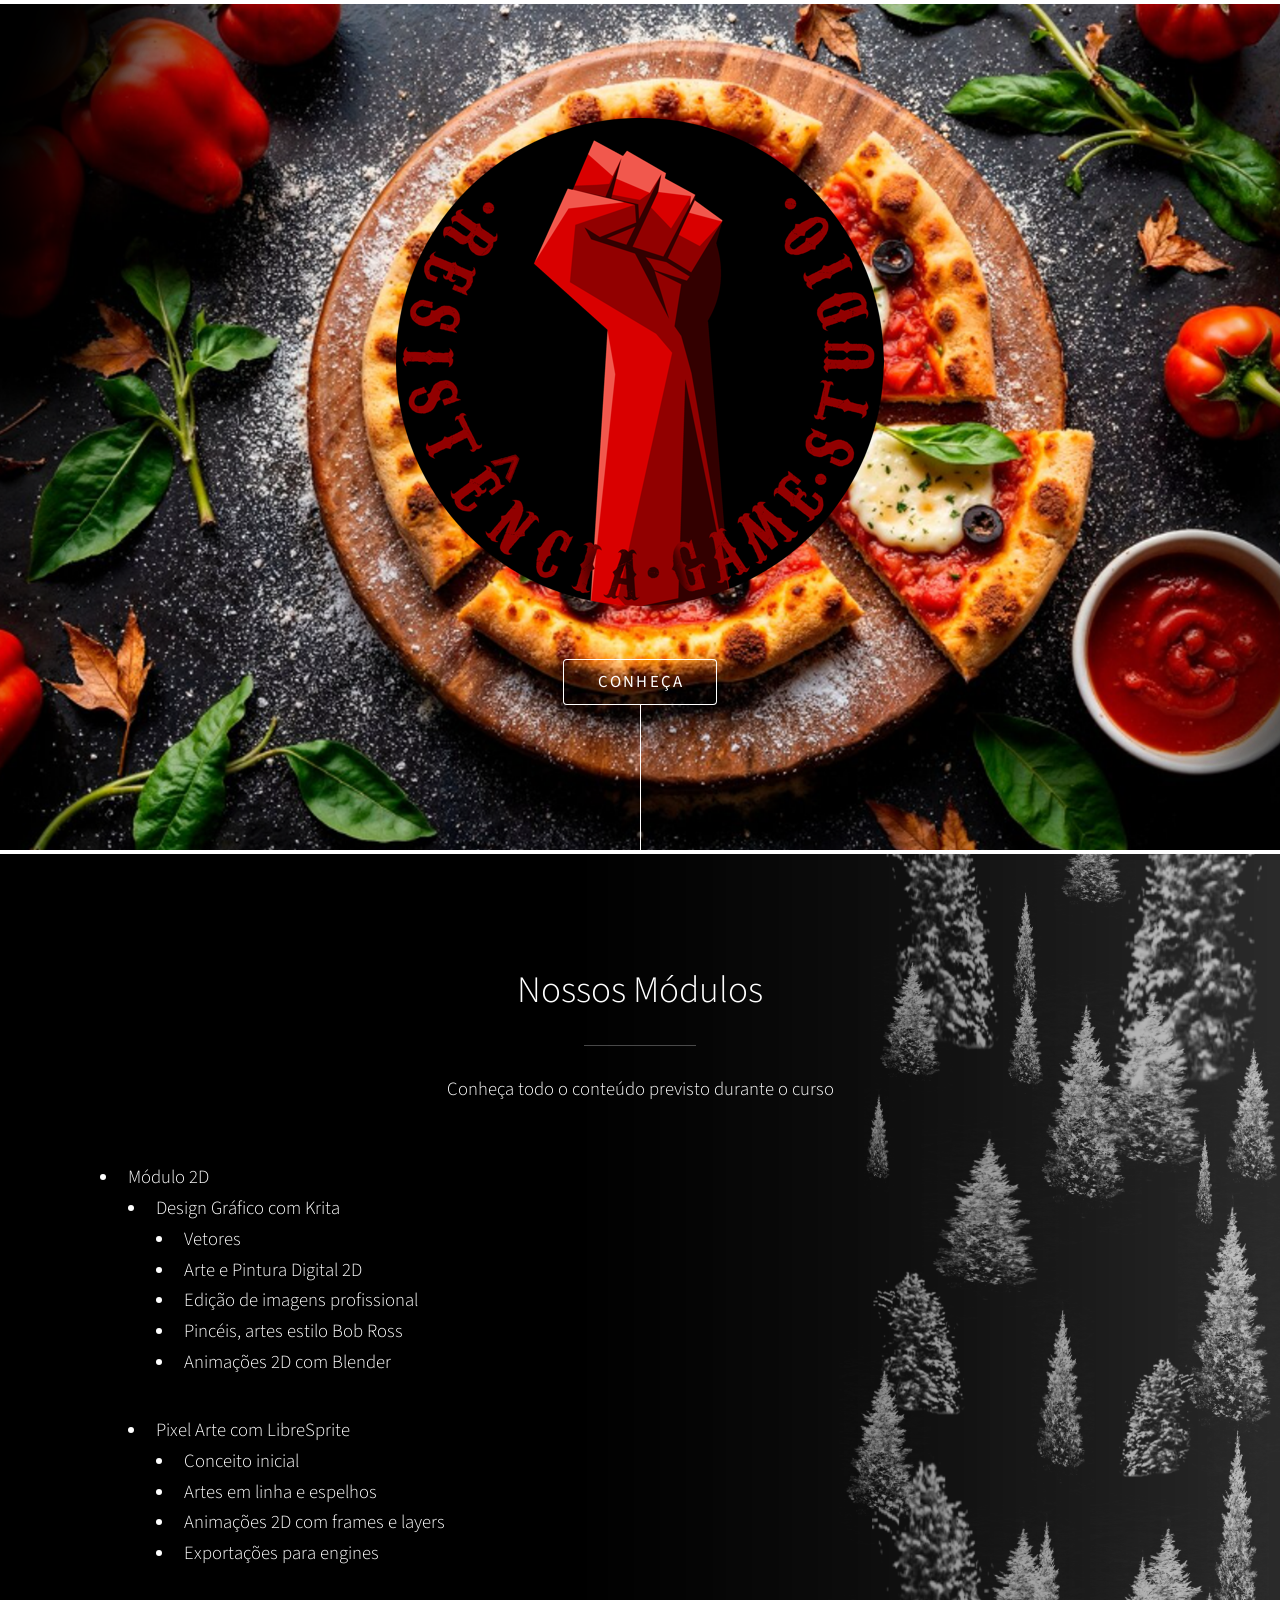
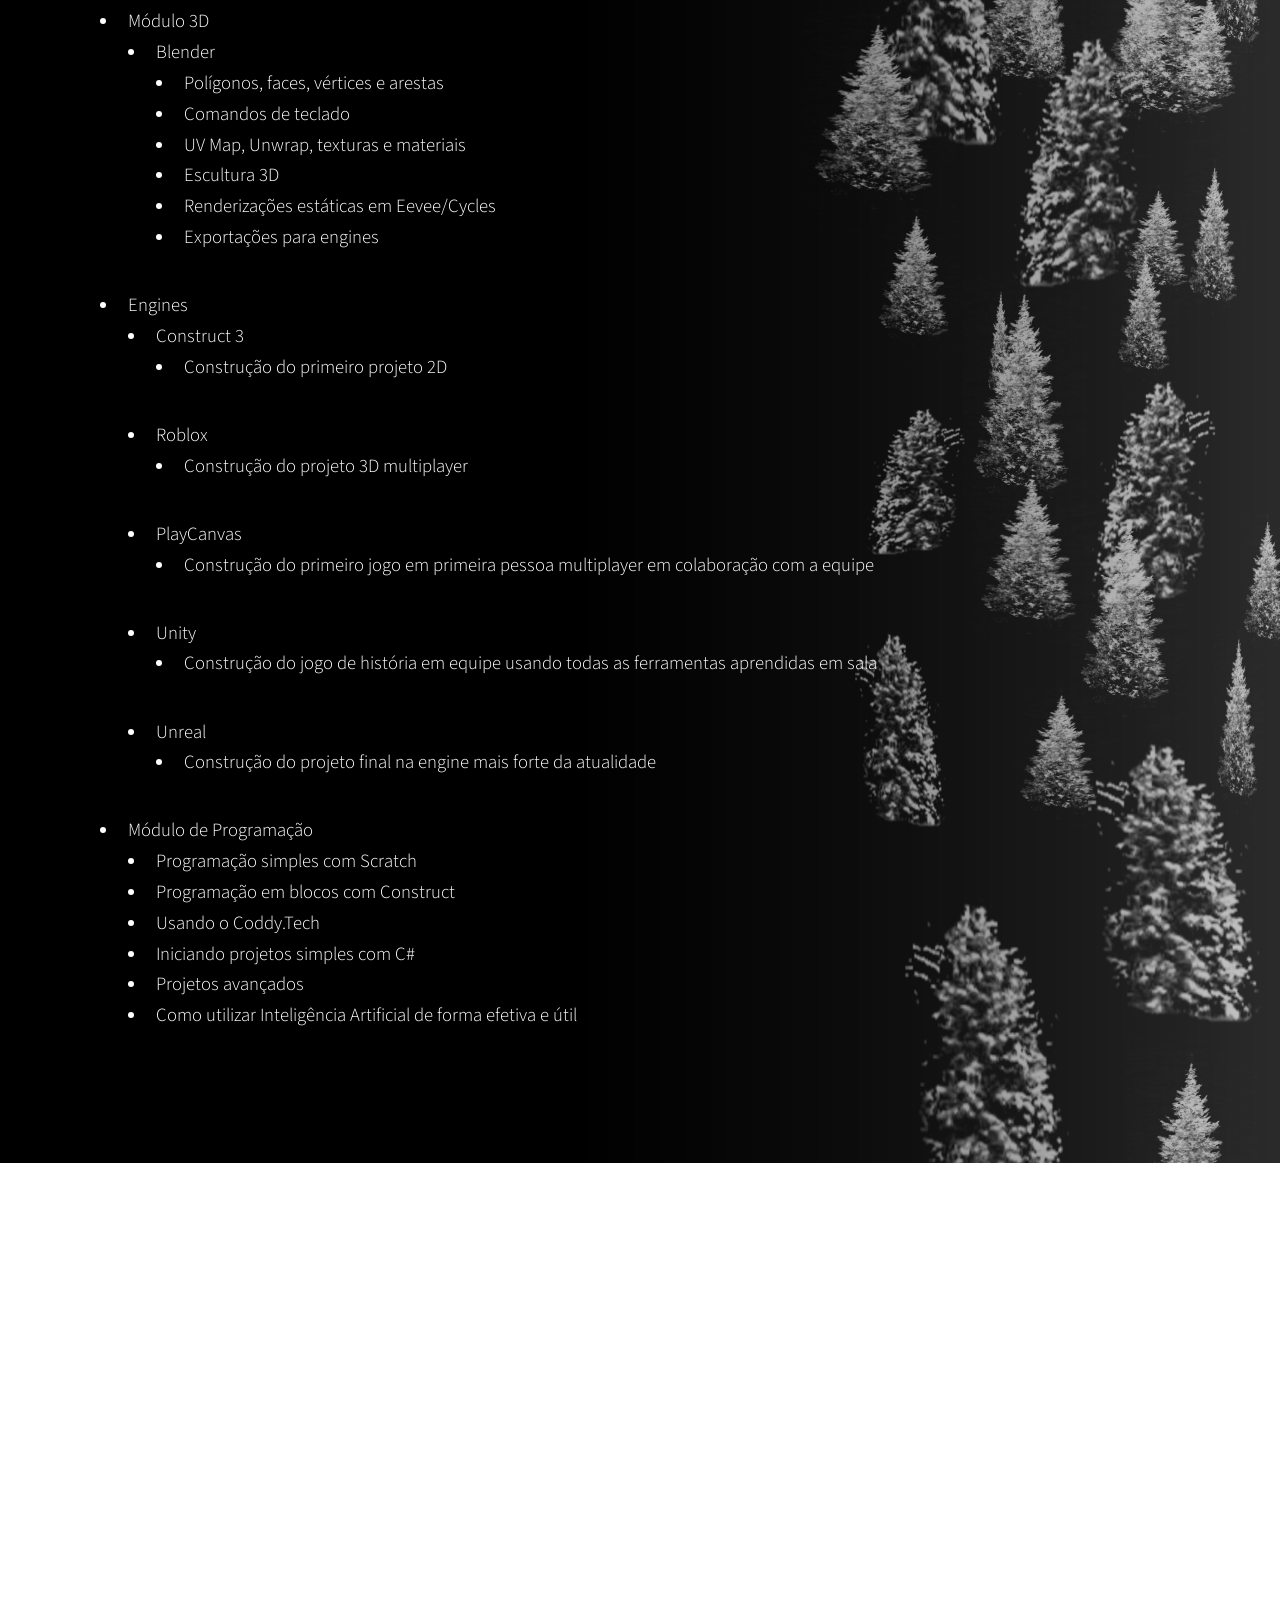
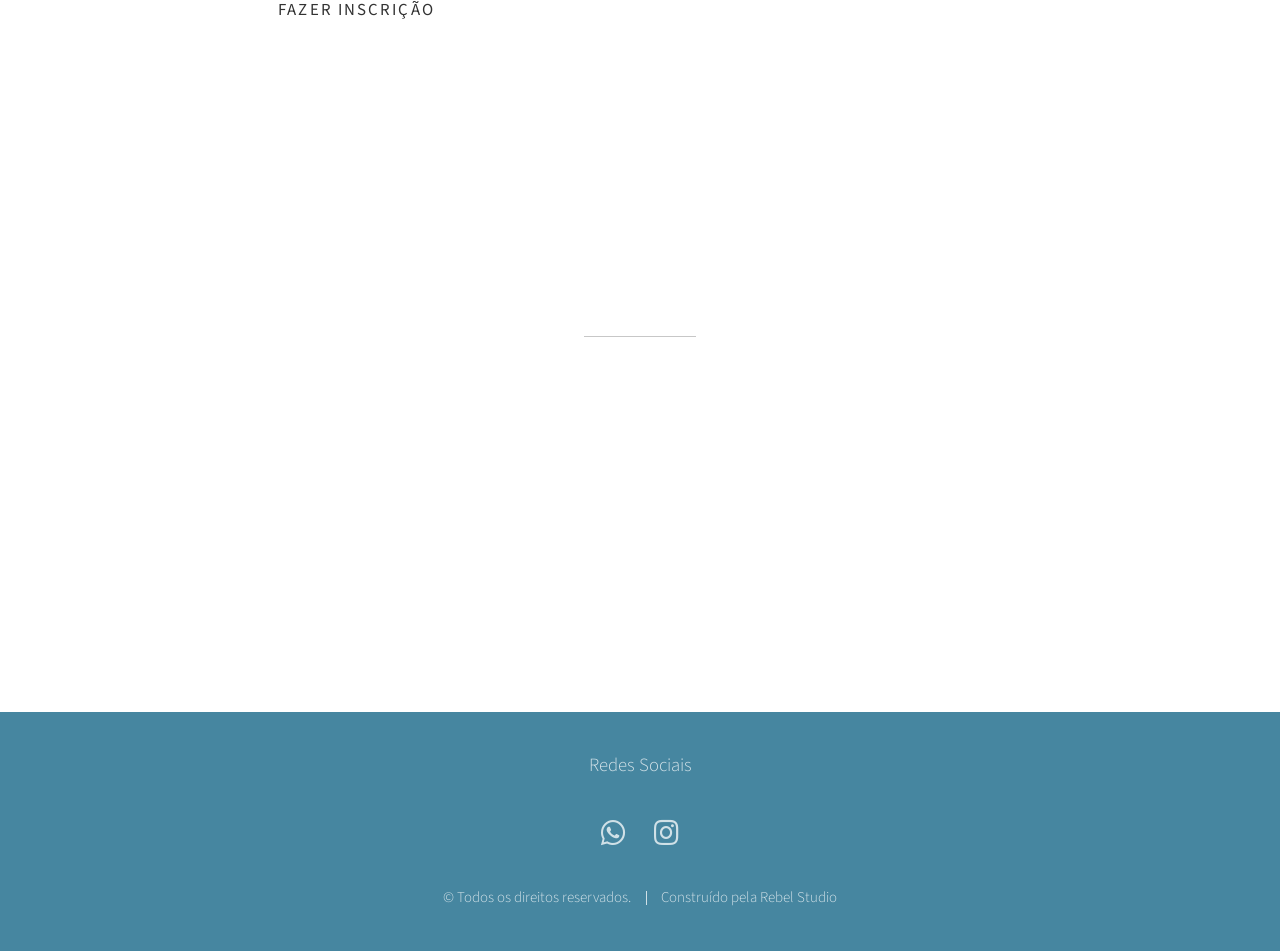
==== commit 03919efa: "update 2 Atualização geral no site" ====
--- a/Menu.html
+++ b/Menu.html
@@ -4,7 +4,7 @@
 -->
 <html>
 	<head>
-		<title>Menu Nápoles</title>
+		<title>Resistência Game Studio - Módulos</title>
 		<meta charset="utf-8" />
 		<meta name="viewport" content="width=device-width, initial-scale=1, user-scalable=no" />
 		<link rel="stylesheet" href="assets/css/main.css" />
@@ -13,16 +13,17 @@
 	<body class="is-preload">
 
 		<!-- Header -->
-			<section id="header">
+			<section id="header" class="arte_inicial">
+				<video class="header-bg-video" autoplay muted loop playsinline preload="auto" poster="assets/css/images/appv6_2.png">
+					<source src="assets/video/video teste.mkv" type="video/x-matroska">
+					Seu navegador não suporta vídeo HTML5.
+				</video>
+
 				<div class="inner">
-					
-
 					<h1>
-						<a href="index.html"><img src="images/Logo 2025 Pizzaria Nápoles Branco V2.png" alt="Sicone" class="logo"></a>
+						<a href="index.html"><img src="images/Projeto Resistência - Logo V3.png" alt="Sicone" class="logo"></a>
 					</h1>
-
-					
-
+					<p></p>
 					<ul class="actions special">
 						<li><a href="#one" class="button scrolly">Conheça</a></li>
 					</ul>
@@ -55,137 +56,93 @@
 <section id="three" class="main style9 special">
   <div class="container">
     <header class="major">
-      <h2>Nosso Cardápio</h2>
+      <h2>Nossos Módulos</h2>
     </header>
-    <p>Conheça todas as nossas pizzas e bebidas. Ingredientes selecionados e muito sabor!</p>
-
-    <!-- Pizzas Tradicionais -->
-    <h3>Pizzas Tradicionais</h3>
+    <p>Conheça todo o conteúdo previsto durante o curso</p>
+
+    
+
     <div class="cardapio">
-      <ul>
-        <li><strong>01. Aliche</strong> – Aliche, tomate, mussarela e parmesão — R$46,00 / R$36,00</li>
-        <li><strong>02. Alho e Óleo</strong> – Alho frito e mussarela — R$45,00 / R$35,00</li>
-        <li><strong>03. Americana</strong> – Calabresa, bacon, cebola e mussarela — R$48,00 / R$38,00</li>
-        <li><strong>04. Atum</strong> – Atum e cebola — R$46,00 / R$36,00</li>
-        <li><strong>05. Atumpiry</strong> – Atum coberto com catupiry — R$48,00 / R$38,00</li>
-        <li><strong>06. Bacon</strong> – Bacon frito, mussarela, alho, salsa e cebola — R$46,00 / R$36,00</li>
-        <li><strong>07. Brasileira</strong> – Frango, ervilha, milho, cebola e mussarela — R$49,00 / R$39,00</li>
-        <li><strong>08. Brócolis</strong> – Brócolis, bacon e mussarela — R$47,00 / R$37,00</li>
-        <li><strong>09. Baiana</strong> – Calabresa moída, ovo, pimenta e cebola — R$42,00 / R$32,00</li>
-        <li><strong>10. Bauru</strong> – Presunto, cebola, tomate e mussarela — R$46,00 / R$36,00</li>
-        <li><strong>11. Caipira</strong> – Frango, milho e mussarela — R$48,00 / R$38,00</li>
-        <li><strong>12. Calabresa</strong> – Calabresa fatiada e cebola — R$42,00 / R$32,00</li>
-        <li><strong>13. Camarão</strong> – Camarão com catupiry ou mussarela — R$65,00 / R$50,00</li>
-        <li><strong>14. Carne Seca</strong> – Carne seca, cebola, mussarela ou catupiry — R$51,00 / R$41,00</li>
-		<li><strong>15. Catupiry</strong> – Catupiry — R$41,00 / R$31,00</li>
-		<li><strong>16. Catupiry c/ Milho</strong> – Catupiry, parmesão e milho — R$45,00 / R$35,00</li>
-		<li><strong>17. Cinco Queijos</strong> – Mussarela, parmesão, provolone, catupiry e cheddar — R$51,00 / R$41,00</li>
-		<li><strong>18. Champignon</strong> – Champignon, bacon e mussarela — R$46,00 / R$36,00</li>
-		<li><strong>19. Dois Queijos</strong> – Mussarela e cheddar — R$47,00 / R$37,00</li>
-		<li><strong>20. Escarola</strong> – Escarola, milho, bacon, mussarela e cebola — R$47,00 / R$37,00</li>
-		<li><strong>21. Executiva</strong> – Frango, atum, palmito, ovo, cebola, parmesão e mussarela — R$52,00 / R$42,00</li>
-		<li><strong>22. Florentina</strong> – Calabresa, ervilha, palmito e mussarela — R$48,00 / R$39,00</li>
-		<li><strong>23. Florença</strong> – Frango, parmesão, cebola e mussarela — R$48,00 / R$39,00</li>
-		<li><strong>24. Francesa</strong> – Presunto, ovos, milho, ervilha, cebola e mussarela — R$48,00 / R$38,00</li>
-		<li><strong>25. Frango c/ Catupiry</strong> – Frango e catupiry — R$46,00 / R$36,00</li>
-		<li><strong>26. Frango c/ Champignon</strong> – Frango, champignon e mussarela — R$48,00 / R$38,00</li>
-		<li><strong>27. Frango c/ Palmito</strong> – Frango, palmito, cebola e mussarela — R$48,00 / R$38,00</li>
-		<li><strong>28. Italiana</strong> – Mussarela, salame, parmesão e cebola — R$49,00 / R$39,00</li>
-		<li><strong>29. Jardineira</strong> – Presunto, palmito, ervilha, cebola e mussarela — R$49,00 / R$39,00</li>
-		<li><strong>30. Lombinho</strong> – Lombo defumado, cebola, mussarela ou catupiry — R$49,00 / R$39,00</li>
-		<li><strong>31. Maracatu</strong> – Calabresa e catupiry — R$46,00 / R$36,00</li>
-		<li><strong>32. Marguerita</strong> – Mussarela, parmesão, tomate e manjericão — R$46,00 / R$36,00</li>
-		<li><strong>33. Moda da Casa</strong> – Carne moída, ovo, cebola e mussarela — R$47,00 / R$37,00</li>
-		<li><strong>34. Mussarela</strong> – Mussarela — R$42,00 / R$32,00</li>
-		<li><strong>35. Maravilha</strong> – Atum, palmito, ervilha e mussarela — R$49,00 / R$39,00</li>
-		<li><strong>36. Milho Verde</strong> – Milho verde e mussarela ou catupiry — R$45,00 / R$35,00</li>
-		<li><strong>37. Mexicana</strong> – Calabresa apimentada, milho, ervilha e mussarela — R$48,00 / R$38,00</li>
-		<li><strong>38. Napolitana</strong> – Mussarela, rodelas de tomate e parmesão — R$45,00 / R$35,00</li>
-		<li><strong>39. Napolitana c/ Salame</strong> – Salame, tomate, parmesão e mussarela — R$49,00 / R$39,00</li>
-		<li><strong>40. Peito de Peru</strong> – Peito de peru, cebola, milho e mussarela ou catupiry — R$51,00 / R$41,00</li>
-		<li><strong>41. Palmito</strong> – Palmito, ervilha e mussarela — R$46,00 / R$36,00</li>
-		<li><strong>42. Pizzaiolo</strong> – Frango, champignon, cheddar e bacon — R$48,00 / R$38,00</li>
-		<li><strong>43. Paulista</strong> – Presunto, palmito e mussarela — R$46,00 / R$36,00</li>
-		<li><strong>44. Peruana</strong> – Atum, tomate e provolone — R$49,00 / R$39,00</li>
-		<li><strong>45. Pepperoni</strong> – Pepperoni e mussarela — R$48,00 / R$38,00</li>
-		<li><strong>46. Portuguesa</strong> – Presunto, ovos, cebola e mussarela — R$46,00 / R$36,00</li>
-		<li><strong>47. Portuguesa Especial</strong> – Presunto, ervilha, palmito, ovos, cebola e mussarela — R$49,00 / R$39,00</li>
-		<li><strong>48. Provolone</strong> – Provolone e tomate — R$46,00 / R$36,00</li>
-		<li><strong>49. Quatro Queijos</strong> – Mussarela, parmesão, provolone e catupiry — R$50,00 / R$40,00</li>
-		<li><strong>50. Romana</strong> – Mussarela, tomate, aliche, alho frito e cebola — R$48,00 / R$38,00</li>
-		<li><strong>51. Sicone</strong> – Frango, milho, ervilha, palmito e catupiry — R$49,00 / R$39,00</li>
-		<li><strong>52. Siciliana</strong> – Mussarela, tomate, champignon e bacon — R$48,00 / R$38,00</li>
-		<li><strong>53. Traviata</strong> – Presunto, catupiry e bacon — R$47,00 / R$39,00</li>
-		<li><strong>54. Toscana</strong> – Calabresa moída, mussarela e cebola — R$46,00 / R$36,00</li>
-		<li><strong>55. Tropical</strong> – Mussarela, palmito, calabresa moída e cebola — R$48,00 / R$38,00</li>
-		<li><strong>56. Três Queijos</strong> – Mussarela, catupiry e parmesão — R$49,00 / R$39,00</li>
-		<li><strong>57. Vegetariana</strong> – Escarola, champignon, palmito, ervilha, milho e tomate seco — R$50,00 / R$40,00</li>
-		<li><strong>58. Viena</strong> – Calabresa coberta com mussarela — R$46,00 / R$36,00</li>
-		<li><strong>59. Calzone</strong> – Qualquer recheio de pizza — R$51,00 + R$1,00</li>
-		<li><strong>60. Batata Palha</strong> – Mussarela com bacon ou frango com catupiry — R$48,00 / R$38,00</li>
-      </ul>
-    </div>
-
-    <!-- Pizzas Doces -->
-    <h3>Pizzas Doces</h3>
-    <div class="cardapio">
-      <ul>
-        <li><strong>61. Banana</strong> – Banana, leite condensado, canela, açúcar e mussarela — R$43,00 / R$33,00</li>
-        <li><strong>62. Brigadeiro</strong> – Chocolate e granulado — R$43,00 / R$33,00</li>
-        <li><strong>63. Prestígio</strong> – Chocolate, coco ralado e leite condensado — R$43,00 / R$33,00</li>
-        <li><strong>64. Sensação</strong> – Chocolate, granulado com morango ou cereja — R$43,00 / R$33,00</li>
-        <li><strong>65. Romeu e Julieta</strong> – Mussarela e goiabada — R$43,00 / R$33,00</li>
-        <li><strong>66. M&Ms</strong> – Chocolate com M&Ms — R$43,00 / R$33,00</li>
-        <li><strong>67. Delícia de Uva</strong> – Chocolate branco, uva e chocolate ao leite — R$51,00 / R$41,00</li>
-        <li><strong>68. Chocotella</strong> – Chocolate de avelã e morango — R$51,00 / R$41,00</li>
-      </ul>
-    </div>
-
-    <!-- Bebidas -->
-    <h3>Bebidas</h3>
-    <div class="cardapio">
-      <h4>Refrigerantes 2 Litros</h4>
-      <ul>
-        <li>Coca-Cola – R$14,00</li>
-        <li>Coca-Cola Zero – R$14,00</li>
-        <li>Fanta Laranja – R$14,00</li>
-        <li>Fanta Uva – R$14,00</li>
-        <li>Guaraná Antarctica – R$14,00</li>
-        <li>Soda – R$14,00</li>
-      </ul>
-
-      <h4>Refrigerantes 600ml</h4>
-      <ul>
-        <li>Coca-Cola – R$8,00</li>
-        <li>Fanta Laranja – R$8,00</li>
-        <li>Fanta Uva – R$8,00</li>
-        <li>Soda – R$8,00</li>
-        <li>Guaraná Antarctica – R$8,00</li>
-        <li>Dolly Sabores – R$8,00</li>
-        <li>Dell Valle 1L – R$12,00</li>
-      </ul>
-
-      <h4>Refrigerantes Lata</h4>
-      <ul>
-        <li>Coca-Cola, Guaraná, Soda, Fanta Laranja, Fanta Uva – R$6,00</li>
-        <li>Dell Valle – R$7,00</li>
-      </ul>
-
-      <h4>Outras Bebidas</h4>
-      <ul>
-        <li>Água Mineral – R$3,00</li>
-        <li>Skol, Amstel (lata) – R$5,00</li>
-        <li>Skol Beats – R$10,00</li>
-        <li>Red Bull – R$10,00</li>
-        <li>Vinho da Casa – R$30,00</li>
-      </ul>
-
-	  <ul class="actions2 special">
-		<li><a href="index.html" class="button wide primary">Voltar à página inicial</a></li>
-	</ul>
-
-
-    </div>
+       <ul>
+    <li>Módulo 2D
+      <ul>
+        <li>Design Gráfico com Krita
+          <ul>
+            <li>Vetores</li>
+            <li>Arte e Pintura Digital 2D</li>
+            <li>Edição de imagens profissional</li>
+            <li>Pincéis, artes estilo Bob Ross</li>
+            <li>Animações 2D com Blender</li>
+          </ul>
+        </li>
+        <li>Pixel Arte com LibreSprite
+          <ul>
+            <li>Conceito inicial</li>
+            <li>Artes em linha e espelhos</li>
+            <li>Animações 2D com frames e layers</li>
+            <li>Exportações para engines</li>
+          </ul>
+        </li>
+      </ul>
+    </li>
+
+    <li>Módulo 3D
+      <ul>
+        <li>Blender
+          <ul>
+            <li>Polígonos, faces, vértices e arestas</li>
+            <li>Comandos de teclado</li>
+            <li>UV Map, Unwrap, texturas e materiais</li>
+            <li>Escultura 3D</li>
+            <li>Renderizações estáticas em Eevee/Cycles</li>
+            <li>Exportações para engines</li>
+          </ul>
+        </li>
+      </ul>
+    </li>
+
+    <li>Engines
+      <ul>
+        <li>Construct 3
+          <ul>
+            <li>Construção do primeiro projeto 2D</li>
+          </ul>
+        </li>
+        <li>Roblox
+          <ul>
+            <li>Construção do projeto 3D multiplayer</li>
+          </ul>
+        </li>
+        <li>PlayCanvas
+          <ul>
+            <li>Construção do primeiro jogo em primeira pessoa multiplayer em colaboração com a equipe</li>
+          </ul>
+        </li>
+        <li>Unity
+          <ul>
+            <li>Construção do jogo de história em equipe usando todas as ferramentas aprendidas em sala</li>
+          </ul>
+        </li>
+        <li>Unreal
+          <ul>
+            <li>Construção do projeto final na engine mais forte da atualidade</li>
+          </ul>
+        </li>
+      </ul>
+    </li>
+
+    <li>Módulo de Programação
+      <ul>
+        <li>Programação simples com Scratch</li>
+        <li>Programação em blocos com Construct</li>
+        <li>Usando o Coddy.Tech</li>
+        <li>Iniciando projetos simples com C#</li>
+        <li>Projetos avançados</li>
+        <li>Como utilizar Inteligência Artificial de forma efetiva e útil</li>
+      </ul>
+    </li>
+  </ul>
+    
   </div>
 </section>
 
@@ -208,19 +165,18 @@
 						<div class="highlightbox">
 							<!--Imagem 2-->
 							<header class="major">
-								<h2>Baixe nosso APP!</h2>
+								<h2>Matricule-se!</h2>
 							</header>
-							<p>Você pode fazer seu pedido no conforto da sua casa!</p>
-							<p>Atendemos em todas as plataformas digitais!</p>
-							<p>Baixe o nosso APP para IOS ou Android!</p>
-							<p>Também atendemos direto no Whatsapp!</p>
-						</div>
+							<p>Na Resistência, você poderá começar a sua Jornada como GameDev!</p>
+							<p>Estude no conforto de sua casa! Aulas todos os domingos das 8h às 10h!</p>
+							<p>Aulas gravadas para os alunos e servidor exclusivo no discord para aulas!</p>
 							<ul class="actions special">
-								<li><a href="https://apps.apple.com/br/app/id6469722399" class="button wide primary">Iphone</a></li>
-								<li><a href="https://play.google.com/store/apps/details?id=com.wabiz.delivery.pizzariasicone&hl=pt_BR" class="button wide primary">Android</a></li>
-								<li><a href="https://wa.me/551155171293" class="button wide primary">Whatsapp</a></li>
+							<li><a href="https://forms.cloud.microsoft/r/cYhbsQzzMq" class="button wide primary">Fazer Inscrição</a></li>
+
 
 							</ul>
+						</div>
+							
 					</div>
 				</div>
 			</section>
@@ -232,23 +188,26 @@
 		<section id="four" class="main style8 special">
   <div class="container">
     <header class="major">
-      <h2>Nosso Local</h2>
+      <h2>Aulas online e ao vivo em turmas!</h2>
     </header>
-    <p>Veja como chegar até a nossa pizzaria pelo mapa abaixo.</p>
+    <p>Nós trabalhamos 100% online, mas com aulas ao vivo!</p>
+	<p>Usamos Discord para aulas interativas e em grupo com muita interação!</p>
   </div>
 
-  <!-- Mapa fora da div.container Desktop-->
+  <!-- Mapa fora da div.container Desktop
   <div class="map-desktop">
     <iframe
       src="https://www.google.com/maps/embed?pb=!1m18!1m12!1m3!1d39331.9972296804!2d12.467695378930093!3d41.8974699420328!2m3!1f0!2f0!3f0!3m2!1i1024!2i768!4f13.1!3m3!1m2!1s0x132f6196f9928ebb%3A0xb90f770693656e38!2zUm9tYSwgSXTDoWxpYQ!5e0!3m2!1spt-BR!2sbr!4v1755783580348!5m2!1spt-BR!2sbr"
         height="450" loading="lazy" referrerpolicy="no-referrer-when-downgrade">
 	  
     </iframe>
-  </div>
+  </div>-->
 
   <div class="container">
-    <p>Estrada Principal, Roma - Itália</p>
-    <p>Telefones: (11) 5517-0000 </p>
+   <p>Estamos Sediamos em São Paulo - SP!</p>
+   <p></p>
+    <p>Telefone: (11) 9-6026-9386 </p>
+
   </div>
 		</section>
 
--- a/assets/css/main.css
+++ b/assets/css/main.css
@@ -2023,6 +2023,7 @@
 	section.special, article.special {
 		text-align: center;
 	}
+
 
 	header p {
 		color: #999;
@@ -2407,8 +2408,13 @@
 			width: 100%;
 		}
 
-			.image.fit img {
+			.image.fit img,
+			.image.fit video {
 				width: 100%;
+				height: auto;
+				max-width: 1000px;
+				display: block;
+				margin: 0 auto;
 			}
 
 /* List */
@@ -2485,10 +2491,10 @@
 			margin: 0;
 		}
 		ul.actions.special {
-			-moz-justify-content: right;
-			-webkit-justify-content: right;
-			-ms-justify-content: right;
-			justify-content: right;
+			-moz-justify-content: center;
+			-webkit-justify-content: center;
+			-ms-justify-content: center;
+			justify-content: center;
 			width: 100%;
 			margin-left: 0;
 		}
@@ -2871,7 +2877,7 @@
 		/*Cardápio*/
 		.main.style9 {
 			background: #1a1a1a;
-			background-image: url("images/cardapiov4.png");
+			background-image: url("images/Arte\ modulosV2.png");
 			background-repeat: no-repeat;
 			background-position: center center; /* centraliza horizontal e verticalmente */
 			background-size: cover; /* opcional: cobre todo o elemento */
@@ -2889,7 +2895,7 @@
 		/*Imagem 4*/
 		.main.style8 {
 			background: #fff;
-			background-image: url("images/appv11.png");
+			background-image: url("images/Render\ Mapa\ V12\ -\ cycles\ -\ 4K.png");
 			background-repeat: no-repeat;
 			background-position: center center; /* centraliza horizontal e verticalmente */
 			background-size: cover; /* opcional: cobre todo o elemento */
@@ -2900,8 +2906,9 @@
 		.main.style2 {
 			background-color: #333;
 			color: rgba(255, 255, 255, 0.75);
-			background-attachment: fixed,							fixed;
-			background-image: url("images/APP3.png"), url("images/arte.png");
+			background-attachment: fixed,fixed;
+			background-image: url("images/Render\ Cycles\ V1\ -\ Optmix.png");
+			
 			background-size: auto,							cover;
 		}
 
@@ -2995,7 +3002,6 @@
 	/*Image 1*/
 	/*background-attachment: fixed;*/
 	/*background-image: url("images/arte.png"), url("images/overlay3.svg"), linear-gradient(45deg, #9dc66b 5%, #4fa49a 30%, #4361c2);*/
-	background-image: url("images/arte.png"); /* ajuste a extensão se for .png ou .webp */
 	background-position: center center;
 	background-size: cover;
 	overflow: hidden;
@@ -3003,6 +3009,20 @@
 	text-align: center;
 }
 
+#header video.header-bg-video {
+	position: absolute;
+	top: 0;
+	left: 0;
+	width: 100%;
+	height: 100%;
+	object-fit: cover;
+	z-index: 0;
+}
+
+#header .inner {
+	position: relative;
+	z-index: 1;
+}
 
 		#header a {
 			border-bottom-color: rgba(255, 255, 255, 0.5);
@@ -3122,6 +3142,8 @@
 			height: auto;
 			display: block;
 			margin: 0 auto;
+			position: relative;
+			z-index: 2;
 			}
 
 
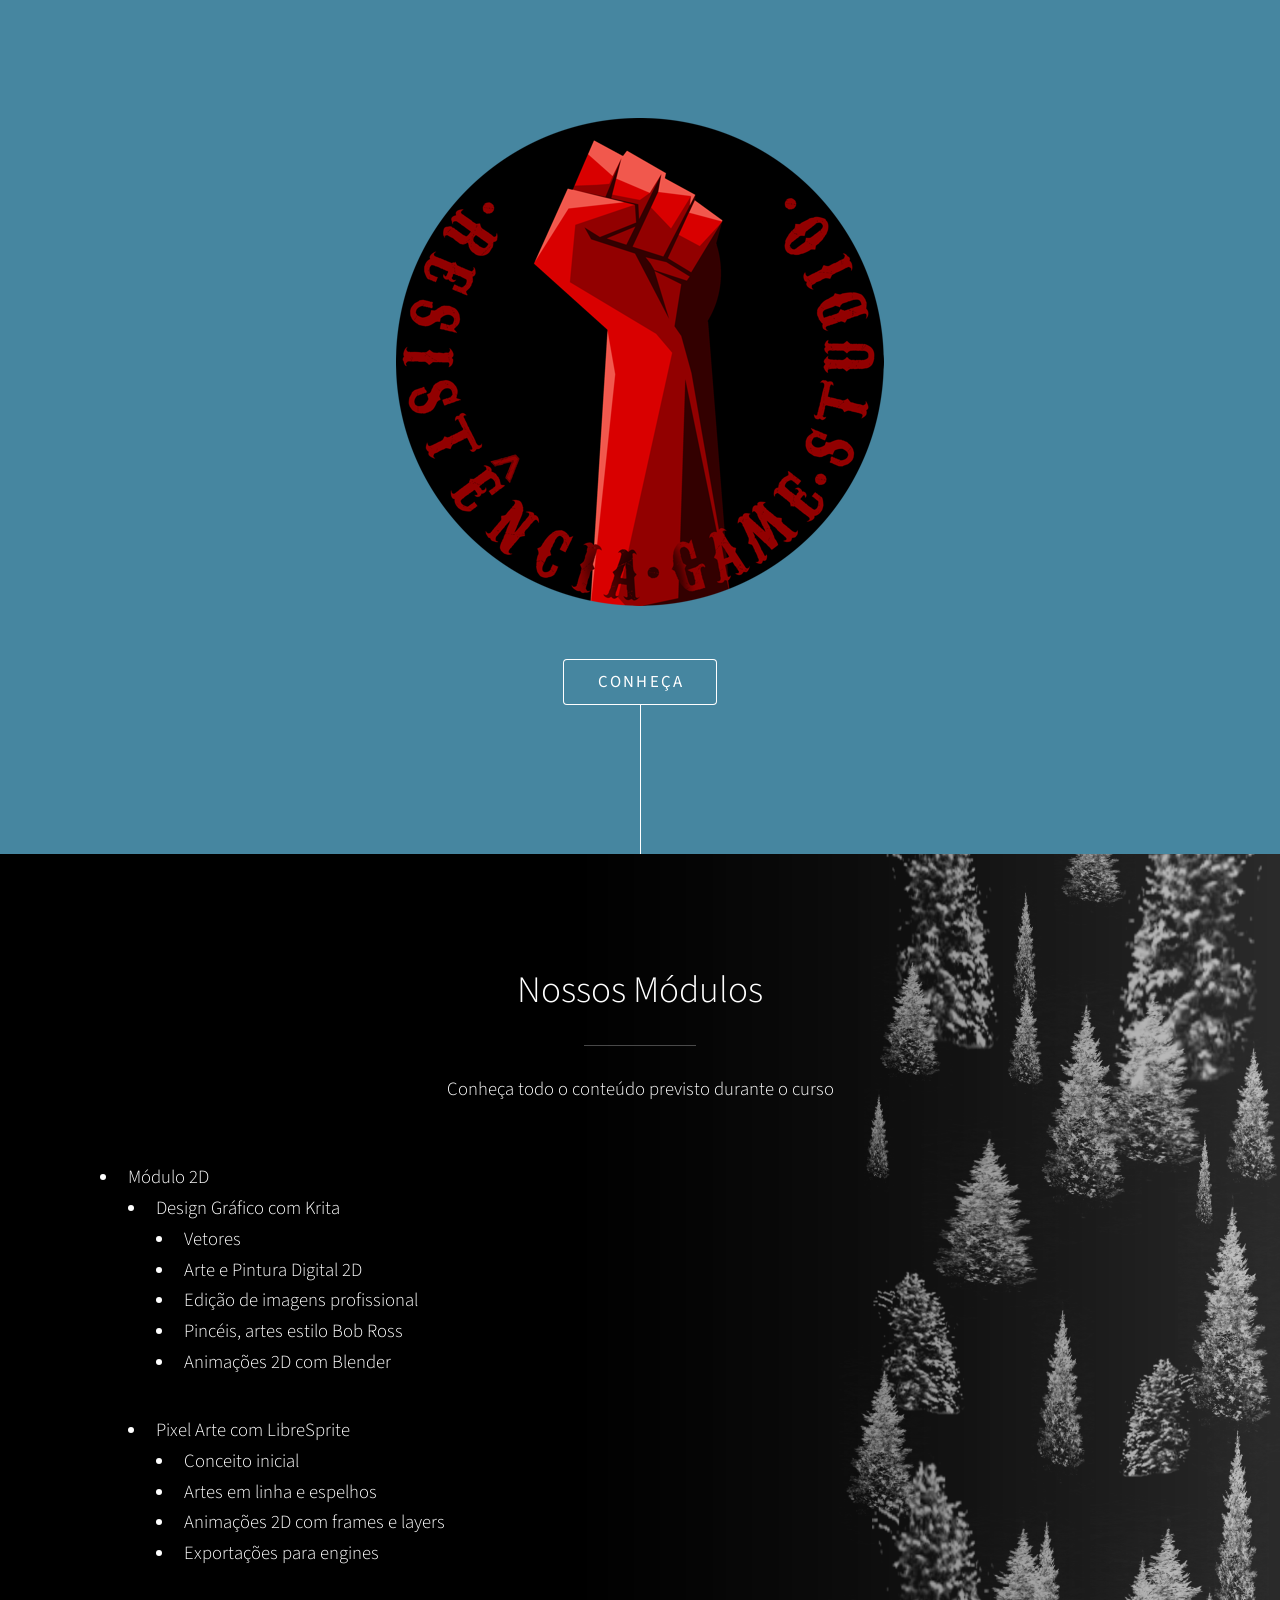
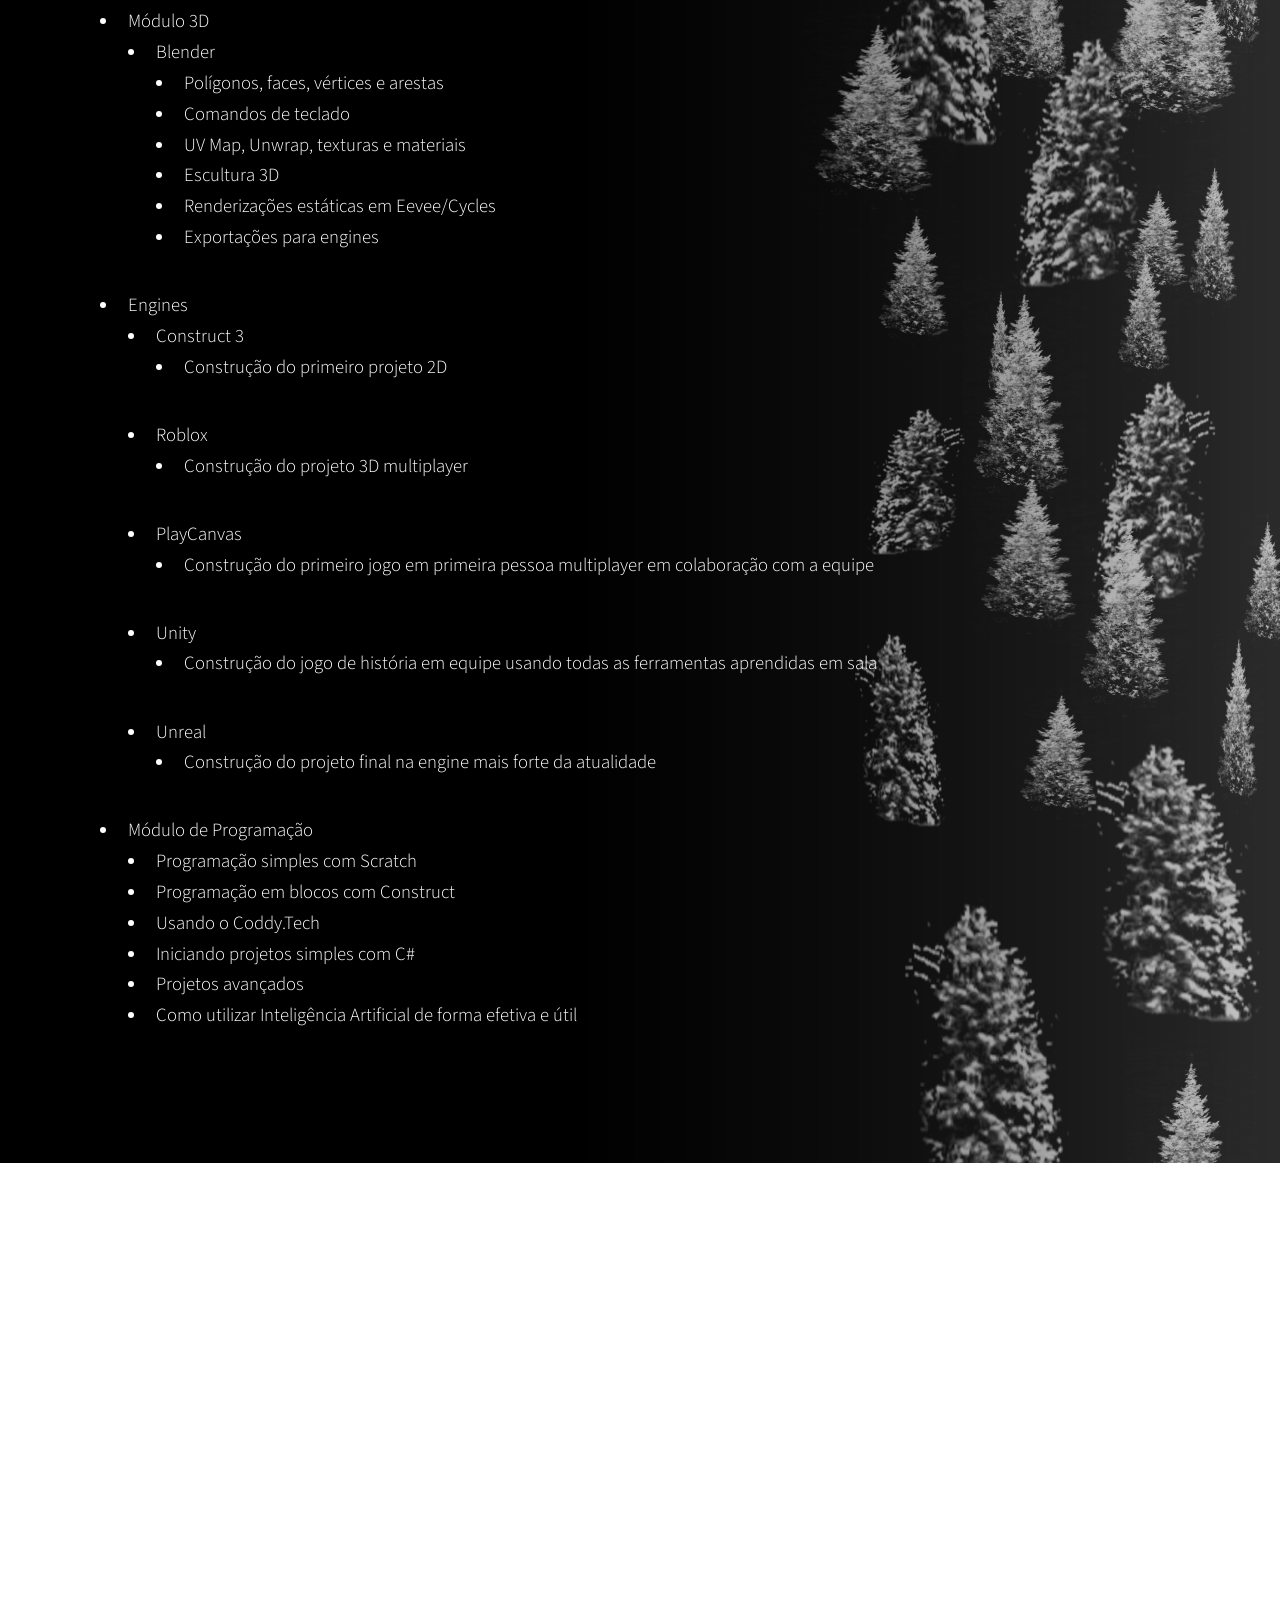
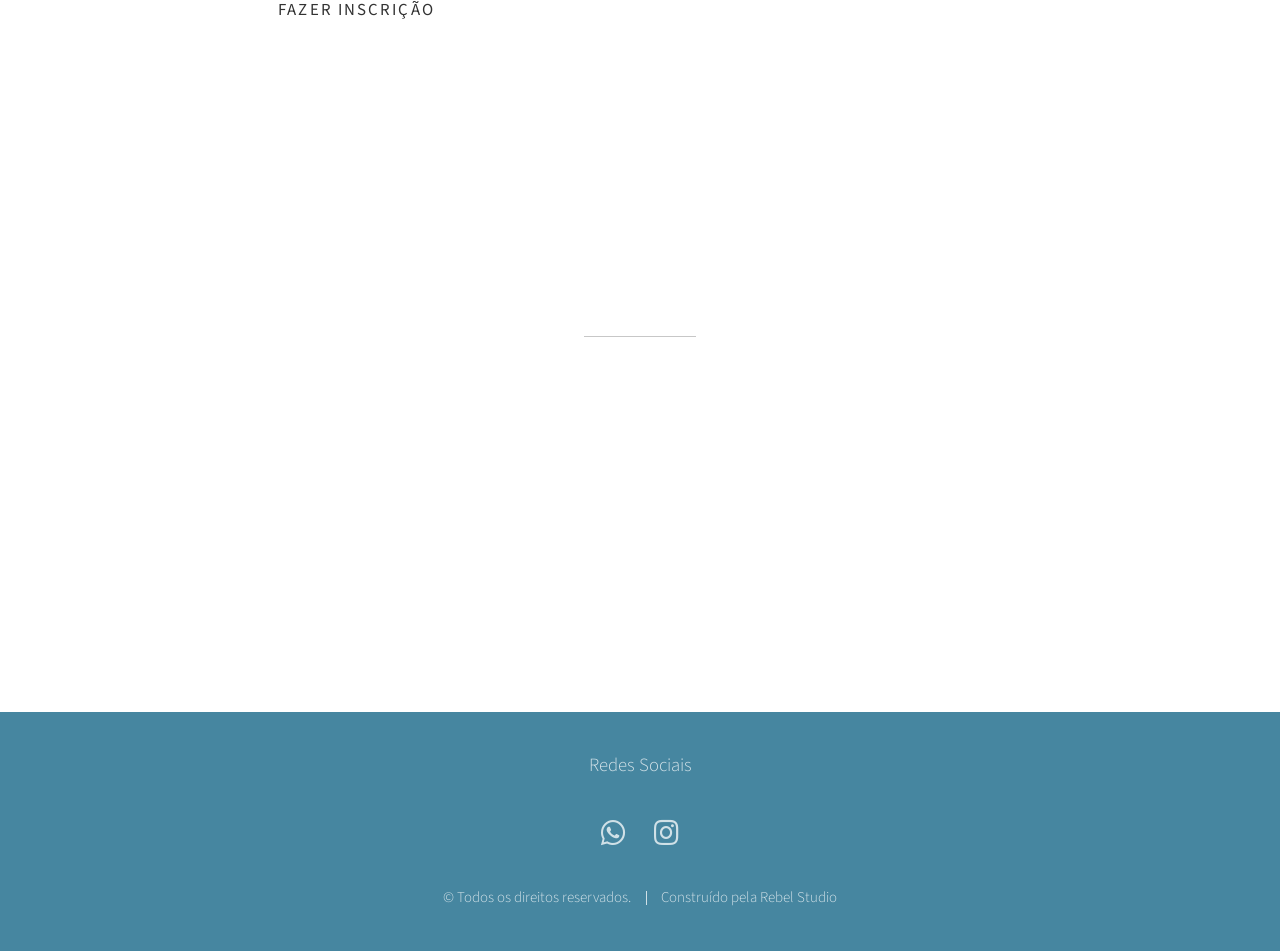
==== commit b177aa22: "Update Link Curso Intensivo - 07-07-26" ====
--- a/Menu.html
+++ b/Menu.html
@@ -15,7 +15,7 @@
 		<!-- Header -->
 			<section id="header" class="arte_inicial">
 				<video class="header-bg-video" autoplay muted loop playsinline preload="auto" poster="assets/css/images/appv6_2.png">
-					<source src="assets/video/video teste.mkv" type="video/x-matroska">
+					<source src="assets/video/Video_bg_v3.mp4" type="video/x-matroska">
 					Seu navegador não suporta vídeo HTML5.
 				</video>
 
@@ -171,7 +171,7 @@
 							<p>Estude no conforto de sua casa! Aulas todos os domingos das 8h às 10h!</p>
 							<p>Aulas gravadas para os alunos e servidor exclusivo no discord para aulas!</p>
 							<ul class="actions special">
-							<li><a href="https://forms.cloud.microsoft/r/cYhbsQzzMq" class="button wide primary">Fazer Inscrição</a></li>
+							<li><a href="https://forms.office.com/r/FesakPQ3xw" class="button wide primary">Fazer Inscrição</a></li>
 
 
 							</ul>
